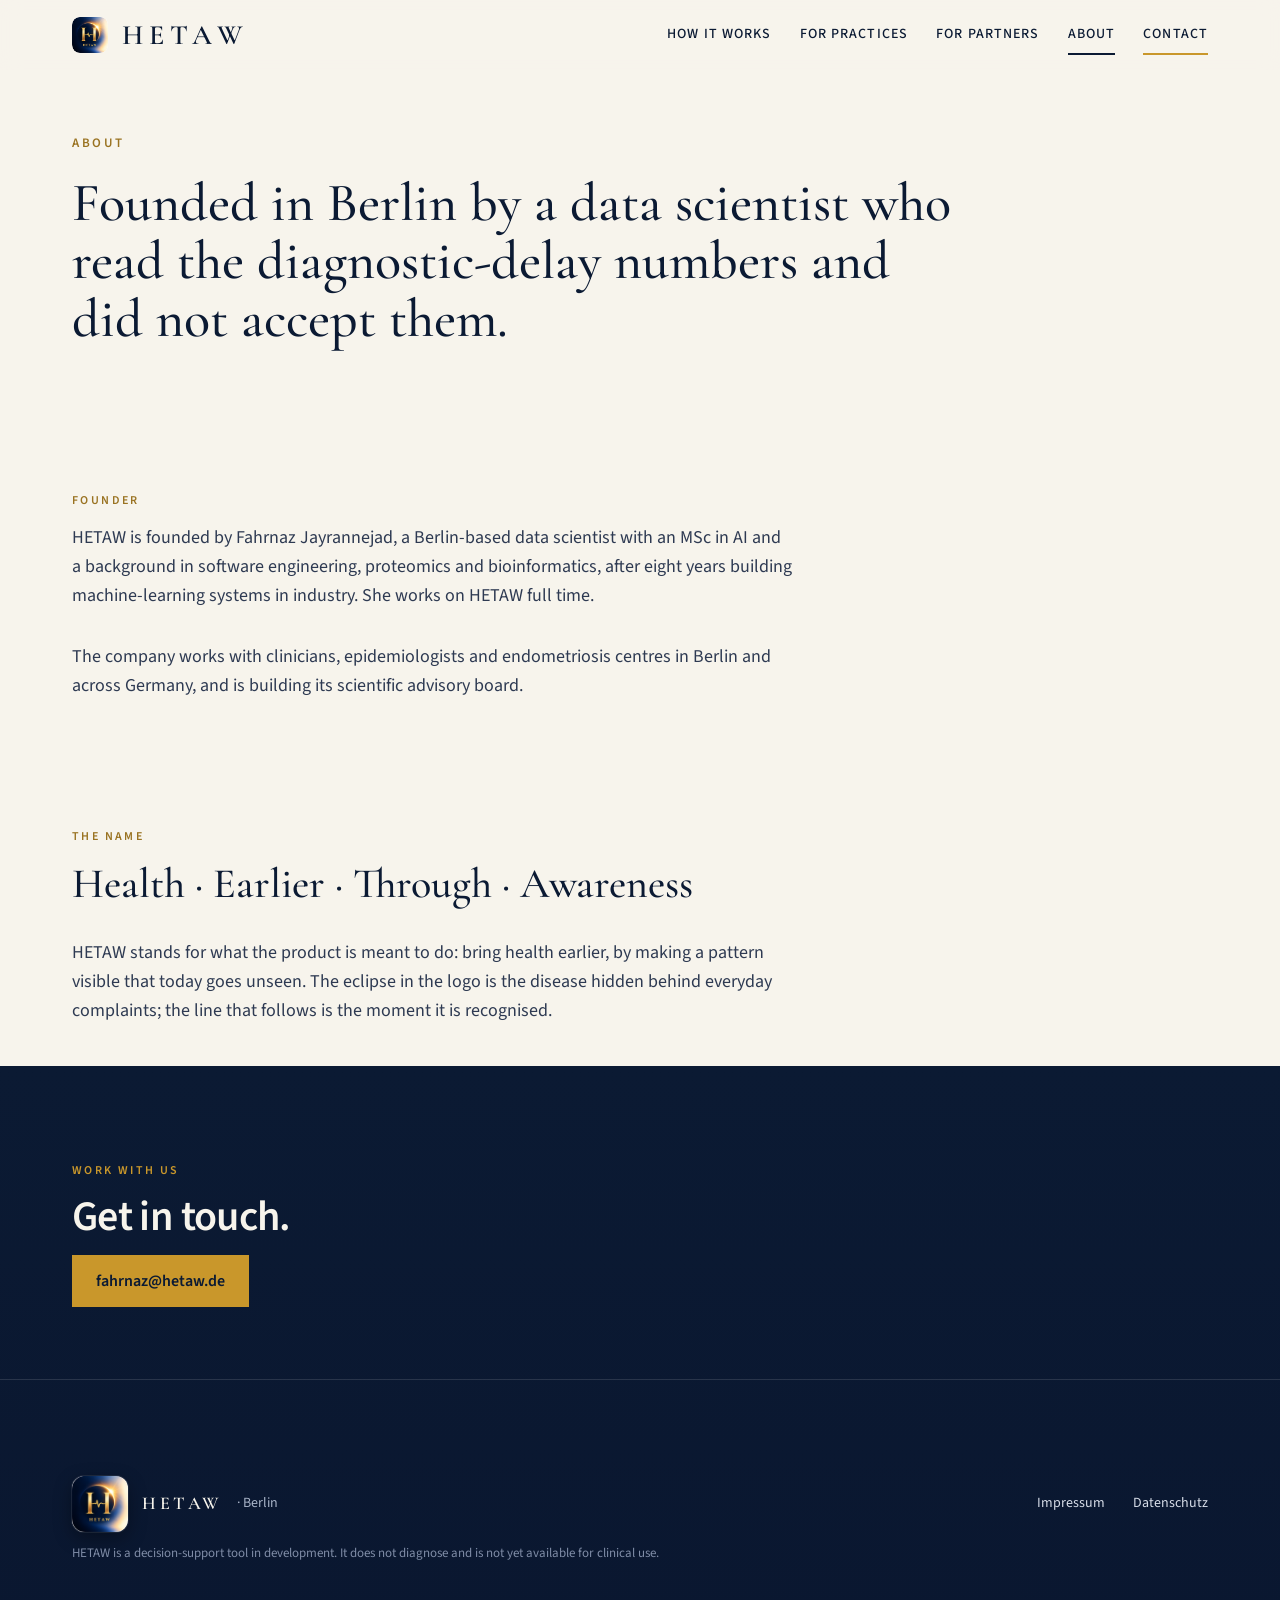
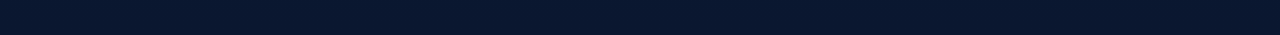
==== about.html @ b66409b3 "Footer: HETAW icon (56px) before the wordmark Co-Authored-By: Claude Fable 5.1 <noreply@anthropic.co" ====
<!doctype html>
<html lang="en">
<head>
<meta charset="utf-8">
<meta name="viewport" content="width=device-width, initial-scale=1">
<title>About HETAW</title>
<meta name="description" content="HETAW is a pre-incorporation digital-health venture in Berlin, founded by data scientist Fahrnaz Jayrannejad.">
<link rel="canonical" href="https://hetaw.de/about.html">
<meta property="og:title" content="About HETAW">
<meta property="og:description" content="HETAW is a pre-incorporation digital-health venture in Berlin, founded by data scientist Fahrnaz Jayrannejad.">
<meta property="og:image" content="https://hetaw.de/assets/hetaw-wordmark.jpg?v=2">
<meta property="og:url" content="https://hetaw.de/about.html">
<meta name="theme-color" content="#0B1A33">
<link rel="icon" type="image/png" href="assets/favicon.png?v=2">
<link rel="apple-touch-icon" href="assets/apple-touch-icon.png">
<link rel="stylesheet" href="assets/style.css?v=20261108c">
</head>
<body>
<header class="masthead">
  <div class="wrap">
    <a class="brand" href="index.html" aria-label="HETAW home">
      <img src="assets/hetaw-icon.png?v=2" alt="" width="36" height="36">
      <span>HETAW</span>
    </a>
    <nav class="nav" aria-label="Main">
      <a href="how-it-works.html">How it works</a>
      <a href="for-practices.html">For practices</a>
      <a href="for-partners.html">For partners</a>
      <a href="about.html" aria-current="page">About</a>
      <a class="cta" href="#contact">Contact</a>
    </nav>
  </div>
</header>

<main id="top">

<section class="page-hero">
  <div class="wrap">
    <p class="kicker">About</p>
    <h1>Founded in Berlin by a data scientist who read the diagnostic-delay numbers and did not accept them.</h1>
  </div>
</section>

<section class="chapter" id="founder">
  <div class="wrap">
    <p class="chapter-label">Founder</p>
    <div class="chapter-body">
      <p class="text">HETAW is founded by Fahrnaz Jayrannejad, a Berlin-based data scientist with an MSc in AI and a background in software engineering, proteomics and bioinformatics, after eight years building machine-learning systems in industry. She works on HETAW full time.</p>
      <p class="text">The company works with clinicians, epidemiologists and endometriosis centres in Berlin and across Germany, and is building its scientific advisory board.</p>
    </div>
  </div>
</section>

<section class="chapter" id="name">
  <div class="wrap">
    <p class="chapter-label">The name</p>
    <div class="chapter-body">
      <h2>Health · Earlier · Through · Awareness</h2>
      <p class="text">HETAW stands for what the product is meant to do: bring health earlier, by making a pattern visible that today goes unseen. The eclipse in the logo is the disease hidden behind everyday complaints; the line that follows is the moment it is recognised.</p>
    </div>
  </div>
</section>

<section class="flow-contact" id="contact">
  <div class="wrap">
    <div class="contact-grid">
      <div>
        <p class="overline light">Work with us</p>
        <h2>Get in touch.</h2>
        <a class="mail" href="mailto:fahrnaz@hetaw.de">fahrnaz@hetaw.de</a>
      </div>
    </div>
  </div>
  <footer class="footer">
    <div class="wrap">
      <span class="brand-small"><img src="assets/hetaw-icon.png" alt="" width="56" height="56"><b>HETAW</b><span>· Berlin</span></span>
      <nav aria-label="Legal"><a href="impressum.html">Impressum</a><a href="datenschutz.html">Datenschutz</a></nav>
      <p class="disclaimer">HETAW is a decision-support tool in development. It does not diagnose and is not yet available for clinical use.</p>
    </div>
  </footer>
</section>

</main>
<script src="assets/motion.js?v=20261108c" defer></script>
</body>
</html>
---- assets/style.css ----
/* HETAW — hetaw.de — Editorial direction */
@font-face{font-family:"Cormorant Garamond";font-style:normal;font-weight:500;font-display:swap;src:url(fonts/cormorant-garamond-latin-500-normal.woff2) format("woff2")}
@font-face{font-family:"Cormorant Garamond";font-style:normal;font-weight:600;font-display:swap;src:url(fonts/cormorant-garamond-latin-600-normal.woff2) format("woff2")}
@font-face{font-family:"Cormorant Garamond";font-style:italic;font-weight:500;font-display:swap;src:url(fonts/cormorant-garamond-latin-500-italic.woff2) format("woff2")}
@font-face{font-family:"Source Sans 3";font-style:normal;font-weight:400;font-display:swap;src:url(fonts/source-sans-3-latin-400-normal.woff2) format("woff2")}
@font-face{font-family:"Source Sans 3";font-style:normal;font-weight:500;font-display:swap;src:url(fonts/source-sans-3-latin-500-normal.woff2) format("woff2")}
@font-face{font-family:"Source Sans 3";font-style:normal;font-weight:600;font-display:swap;src:url(fonts/source-sans-3-latin-600-normal.woff2) format("woff2")}

:root{
  --paper:#F7F4EC; --ink:#0B1A33; --ink-2:#2E3A52; --muted:#5B6479; --gold:#C9972B; --gold-dark:#9A7322;
  --rule:#0B1A33; --rule-dark:#3A4A68; --on-dark:#F7F4EC; --on-dark-2:#D8DEE9; --on-dark-muted:#A9B4C8;
  --serif:"Cormorant Garamond",Georgia,"Times New Roman",serif; --sans:"Source Sans 3",system-ui,-apple-system,"Segoe UI",sans-serif;
}
*{box-sizing:border-box}
html{scroll-behavior:smooth}
body{margin:0;background:var(--paper);color:var(--ink);font-family:var(--sans);font-size:16px;line-height:1.5;-webkit-font-smoothing:antialiased}
a{color:inherit;text-decoration:none}
a:hover{color:var(--gold-dark)}
img{max-width:100%;display:block}
h1,h2,h3,p{margin:0}
.serif{font-family:var(--serif)}

.wrap{max-width:1200px;margin:0 auto;padding-left:32px;padding-right:32px}

/* masthead */
.masthead{background:rgba(247,244,236,.92);position:sticky;top:0;z-index:50;backdrop-filter:saturate(1.2) blur(10px);-webkit-backdrop-filter:saturate(1.2) blur(10px);transition:box-shadow .3s ease}
.masthead.scrolled{box-shadow:0 1px 0 rgba(11,31,59,.08),0 6px 20px rgba(11,31,59,.06)}
html{scroll-padding-top:88px}
[id]{scroll-margin-top:88px}
.masthead .wrap{display:flex;flex-wrap:wrap;align-items:center;justify-content:space-between;gap:16px 32px;padding-top:14px;padding-bottom:14px}
.brand{display:flex;align-items:center;gap:14px}
.brand img{width:36px;height:36px;border-radius:8px}
.brand span{font-family:var(--serif);font-size:28px;font-weight:600;letter-spacing:.22em}
.nav{display:flex;flex-wrap:wrap;gap:8px 28px;font-size:14px;font-weight:500;letter-spacing:.08em;text-transform:uppercase}
.nav a{padding:8px 0}
.nav a.cta{border-bottom:2px solid var(--gold)}

/* hero */
.hero .wrap{padding-top:72px;padding-bottom:64px;display:grid;grid-template-columns:repeat(12,minmax(0,1fr));gap:32px;align-items:end}
.hero-main{grid-column:span 8;display:flex;flex-direction:column;gap:28px}
.hero-side{grid-column:span 4;display:flex;flex-direction:column;gap:18px;border-left:1px solid var(--rule);padding-left:28px}
.kicker{font-size:13px;letter-spacing:.2em;text-transform:uppercase;color:var(--gold-dark);font-weight:600}
.hero h1{font-family:var(--serif);font-weight:500;font-size:clamp(40px,5.4vw,66px);line-height:1.04;letter-spacing:-.01em}
.lede{font-size:21px;line-height:1.5;max-width:640px;color:var(--ink-2)}
.hero-side .quote{font-family:var(--serif);font-style:italic;font-size:24px;line-height:1.3}
.btn{display:inline-flex;align-items:center;justify-content:space-between;min-height:52px;padding:0 20px;font-weight:600;font-size:15px;letter-spacing:.06em;text-transform:uppercase;border:1px solid var(--ink)}
.btn-solid{background:var(--ink);color:var(--paper)}
.btn-solid:hover{background:var(--gold-dark);border-color:var(--gold-dark);color:var(--ink)}
.btn-ghost:hover{color:var(--gold-dark);border-color:var(--gold-dark)}
.status{font-size:13px;color:var(--muted)}
.hero .wrap.hero-banner{display:block;padding-top:0;padding-bottom:72px}
.hero-banner img{display:block;width:100%;max-width:none;height:300px;object-fit:cover;object-position:center 45%}

/* subpage hero */
.page-hero .wrap{padding-top:64px;padding-bottom:56px;display:flex;flex-direction:column;gap:20px;max-width:1200px}
.page-hero h1{font-family:var(--serif);font-weight:500;font-size:clamp(34px,4.4vw,54px);line-height:1.08;max-width:900px}
.page-hero .lede{font-size:19px}
.nav a[aria-current="page"]{border-bottom:2px solid var(--ink)}
.audience-links a{display:flex;flex-direction:column;gap:8px}
.audience-links a:hover h3{color:var(--gold-dark)}
.audience-links .more{font-size:13px;letter-spacing:.08em;text-transform:uppercase;font-weight:600;color:var(--gold-dark);margin-top:4px}
.subhead{font-family:var(--serif);font-size:26px;font-weight:600;margin-top:8px}
.principles{display:grid;grid-template-columns:repeat(3,minmax(0,1fr));gap:28px}
.principles div{background:#FFFFFF;padding:22px 24px;border-radius:4px}
.principles strong{display:block;font-size:16px;margin-bottom:6px}
.principles p{font-size:15px;line-height:1.6;color:var(--ink-2)}

/* home teasers */
.readmore{display:inline-block;font-size:13px;letter-spacing:.08em;text-transform:uppercase;font-weight:600;color:var(--gold-dark);border-bottom:2px solid var(--gold);padding-bottom:3px;align-self:flex-start}
.readmore:hover{color:var(--ink);border-color:var(--ink)}
.readmore.light{color:var(--gold)}
.readmore.light:hover{color:var(--on-dark);border-color:var(--on-dark)}
.method-row{display:grid;grid-template-columns:repeat(3,minmax(0,1fr));gap:32px}
.method-row div{border-top:1px solid var(--rule);padding-top:16px;display:flex;flex-direction:column;gap:8px}
.method-row .roman{font-family:var(--serif);font-size:34px;line-height:1;color:var(--gold-dark)}
.method-row h3{font-size:18px;font-weight:600}
.method-row p{font-size:15px;line-height:1.6;color:var(--ink-2)}
.tags .readmore{margin-left:auto}
.roadmap-row3{display:grid;grid-template-columns:repeat(3,minmax(0,1fr));gap:32px}
.roadmap-row3 div{border-top:1px solid var(--rule-dark);padding-top:16px;display:flex;flex-direction:column;gap:6px}
.roadmap-row3 .when{font-size:13px;letter-spacing:.14em;text-transform:uppercase;font-weight:600;color:var(--on-dark-muted)}
.roadmap-row3 .when.gold{color:var(--gold)}
.roadmap-row3 strong{font-size:18px;font-weight:600}
.roadmap-row3 p{font-size:15px;line-height:1.55;color:var(--on-dark-muted)}

/* chapters */
.chapter{border-top:0}
.chapter .wrap{padding-top:88px;padding-bottom:40px;display:flex;flex-direction:column;gap:14px}
.chapter-label{font-size:12px;letter-spacing:.2em;text-transform:uppercase;font-weight:600;color:var(--gold-dark)}
.chapter-body{display:flex;flex-direction:column;gap:32px;max-width:980px}
.chapter h2{font-family:var(--serif);font-weight:500;font-size:clamp(30px,3.6vw,42px);line-height:1.12}
.chapter .text{font-size:18px;line-height:1.6;color:var(--ink-2);max-width:720px}

.figures{display:grid;grid-template-columns:repeat(3,minmax(0,1fr));gap:32px}
.figure{padding-top:0;display:flex;flex-direction:column;gap:6px}
.figure .num{font-family:var(--serif);font-size:64px;line-height:1;font-weight:500}
.figure .num small{font-size:28px}
.figure .label{font-size:15px;font-weight:600}
.figure .note{font-size:14px;color:var(--muted)}

.steps{display:flex;flex-direction:column}
.step{display:grid;grid-template-columns:80px minmax(0,1fr);gap:24px;padding:22px 0}
.step .roman{font-family:var(--serif);font-size:40px;line-height:1;color:var(--gold-dark)}
.step h3{font-size:22px;font-weight:600;margin-bottom:8px}
.step p{font-size:16px;line-height:1.6;color:var(--ink-2)}
.tags{display:flex;flex-wrap:wrap;gap:10px 36px;font-size:14px;color:var(--ink-2)}

.audience{display:grid;grid-template-columns:repeat(2,minmax(0,1fr));gap:32px 48px}
.audience div{background:#FFFFFF;padding:26px 26px 24px;border-radius:4px}
.audience h3{font-family:var(--serif);font-size:28px;font-weight:600;margin-bottom:8px}
.audience p{font-size:15px;line-height:1.6;color:var(--ink-2)}

.dark{background:var(--ink);color:var(--on-dark);border-top:0;margin-top:48px}
.dark .chapter-label{color:var(--gold)}
.dark .wrap{padding-bottom:88px}
.dark .chapter-label{color:var(--gold)}
.dark .text{color:var(--on-dark-2)}
.roadmap{display:flex;flex-direction:column}
.roadmap-row{display:grid;grid-template-columns:120px minmax(0,1fr);gap:24px;padding:22px 0;border-top:1px solid var(--rule-dark)}
.roadmap-row:last-child{border-bottom:1px solid var(--rule-dark)}
.roadmap-row .when{font-size:13px;letter-spacing:.14em;text-transform:uppercase;font-weight:600;padding-top:4px;color:var(--on-dark-muted)}
.roadmap-row.now .when{color:var(--gold)}
.roadmap-row .what{font-size:19px;font-weight:600}
.roadmap-row .how{font-size:15px;color:var(--on-dark-muted)}

.partners{display:grid;grid-template-columns:repeat(3,minmax(0,1fr));gap:32px}
.partners div{border-top:1px solid var(--rule-dark);padding-top:16px}
.partners h3{font-size:19px;font-weight:600;margin-bottom:8px}
.partners p{font-size:15px;line-height:1.6;color:var(--on-dark-muted)}
.mail{align-self:flex-start;display:inline-flex;align-items:center;min-height:52px;padding:0 24px;background:var(--gold);color:var(--ink);font-weight:600;font-size:16px}
.mail:hover{background:var(--paper);color:var(--ink)}

/* footer */
.footer{border-top:1px solid var(--rule-dark)}
.footer .wrap{padding-top:24px;padding-bottom:24px;display:flex;flex-wrap:wrap;justify-content:space-between;align-items:center;gap:12px 32px;font-size:14px;color:var(--on-dark-muted)}
.footer .brand-small{display:flex;align-items:center;gap:14px}
.footer .brand-small img{width:56px;height:56px;border-radius:12px;box-shadow:0 0 0 1px rgba(255,255,255,.08),0 6px 18px rgba(0,0,0,.35)}
.footer .brand-small b{font-family:var(--serif);font-size:18px;font-weight:600;letter-spacing:.2em;color:var(--on-dark)}
.footer nav{display:flex;flex-wrap:wrap;gap:8px 28px}
.footer nav a{color:var(--on-dark-2);padding:8px 0}
.footer .disclaimer{flex:1 1 100%;font-size:13px;line-height:1.5;color:#7F8CA6}

/* legal pages */
.legal .wrap{max-width:820px;padding-top:64px;padding-bottom:96px}
.legal h1{font-family:var(--serif);font-weight:500;font-size:clamp(36px,5vw,56px);line-height:1.05;margin-bottom:12px}
.legal .sub{font-size:14px;color:var(--muted);margin-bottom:40px}
.legal h2{font-family:var(--serif);font-weight:600;font-size:26px;margin:36px 0 10px}
.legal p,.legal li{font-size:16px;line-height:1.65;color:var(--ink-2);margin-bottom:10px}
.legal address{font-style:normal;line-height:1.65;color:var(--ink-2)}
.legal .placeholder{background:#FBE9C2;padding:0 4px}
.legal a{text-decoration:underline;text-underline-offset:3px}
.legal .back{display:inline-block;margin-top:48px;font-size:14px;letter-spacing:.08em;text-transform:uppercase;font-weight:500;border-bottom:2px solid var(--gold);padding-bottom:4px;text-decoration:none}

/* problem: text + body map */
.problem-split{display:grid;grid-template-columns:minmax(0,1fr) minmax(0,1.25fr);gap:40px;align-items:center}
.problem-text{display:flex;flex-direction:column;gap:18px}
.bodymap{margin:0;display:flex;flex-direction:column;gap:10px;align-items:center}
.bodymap img{width:100%;max-width:560px;height:auto;background:#FFFFFF;border:1px solid #E3DED2}
.bodymap figcaption{font-size:12.5px;line-height:1.5;color:var(--muted);text-align:center;max-width:560px}
.bodymap figcaption a{text-decoration:underline;text-underline-offset:2px}

/* journey figure */
.fig{display:flex;flex-direction:column;gap:0;border:1px solid #D8D2C4;background:#FFFFFF}
.fig-today{background:#EEEBE3;padding:24px 28px 20px;border-bottom:3px solid var(--gold)}
.fig-hetaw{padding:24px 28px 20px}
.fig-head{display:flex;justify-content:space-between;align-items:flex-start;gap:16px;margin-bottom:18px}
.fig-head>div{display:flex;flex-direction:column;gap:4px}
.fig-kicker{font-size:12px;letter-spacing:.18em;text-transform:uppercase;font-weight:600;color:var(--muted)}
.fig-kicker.gold{color:var(--gold-dark)}
.fig-title{font-size:17px;font-weight:600;color:var(--ink)}
.fig-badge{flex:0 0 auto;background:var(--ink);color:#FFFFFF;padding:8px 12px;font-family:var(--serif);font-size:20px;font-weight:600;line-height:1;display:flex;flex-direction:column;gap:4px;align-items:center}
.fig-badge small{font-family:var(--sans);font-size:10px;letter-spacing:.1em;text-transform:uppercase;font-weight:500;color:#C9D0DD}
.scatter{list-style:none;margin:0;padding:0;display:grid;grid-template-columns:repeat(5,minmax(0,1fr));gap:28px;position:relative}
.scatter li{position:relative;background:#FFFFFF;border:1px dashed #9AA3B5;padding:12px 10px;text-align:center;display:flex;flex-direction:column;gap:3px}
.scatter li strong{font-size:14px;font-weight:600;color:var(--ink)}
.scatter li span{font-size:12px;color:var(--muted)}
.scatter li+li::before{content:"";position:absolute;left:-28px;top:50%;width:28px;border-top:1px dashed #9AA3B5}
.scatter li+li::after{content:"";position:absolute;left:-7px;top:50%;width:6px;height:6px;border-top:1px dashed #9AA3B5;border-right:1px dashed #9AA3B5;transform:translateY(-50%) rotate(45deg)}
.scatter-loop{margin:14px 0 0;font-size:13px;color:var(--muted);font-style:italic}
.flow{list-style:none;margin:0;padding:0;display:grid;grid-template-columns:repeat(5,minmax(0,1fr));gap:16px;position:relative}
.flow::before{content:"";position:absolute;left:10%;right:10%;top:16px;border-top:1.5px solid var(--gold)}
.flow li{position:relative;display:flex;flex-direction:column;gap:6px;align-items:center;text-align:center}
.flow-n{position:relative;z-index:1;width:32px;height:32px;border-radius:50%;background:var(--ink);color:#FFFFFF;font-family:var(--sans);font-weight:600;font-size:15px;display:flex;align-items:center;justify-content:center;margin-bottom:10px}
.flow-key .flow-n{background:var(--gold);color:var(--ink)}
.flow li strong{font-size:14px;font-weight:600;color:var(--ink)}
.flow li span{font-size:12.5px;line-height:1.45;color:var(--ink-2)}
.flow li em{font-style:normal;font-size:11px;letter-spacing:.06em;color:var(--muted);margin-top:4px}
.flow li>strong,.flow li>span,.flow li>em{padding:0 4px}
.flow li:not(.flow-key){border:1px solid #E3DED2;padding:0 0 14px;background:#FFFFFF}
.flow li:not(.flow-key) .flow-n{margin-top:0;transform:translateY(-50%)}
.flow-key{border:1px solid var(--gold);background:#FBF6E8;padding:0 0 14px}
.flow-key .flow-n{transform:translateY(-50%)}
.fig-foot{margin:18px 0 0;font-size:12px;color:var(--muted);text-align:center}
.journey-note{font-size:13px;line-height:1.5;color:var(--muted);max-width:720px}

/* responsive */
@media (max-width:960px){
  .hero-main,.hero-side{grid-column:span 12}
  .hero-side{border-left:0;padding-left:0;border-top:1px solid var(--rule);padding-top:24px}
  .chapter-label,.chapter-body{grid-column:span 12}
  .figures,.partners,.problem-split,.principles,.method-row,.roadmap-row3{grid-template-columns:1fr}
  .tags .readmore{margin-left:0}
  .scatter,.flow{grid-template-columns:1fr;gap:18px}
  .scatter li+li::before,.scatter li+li::after,.flow::before{display:none}
  .flow li{text-align:left;align-items:flex-start;padding-left:14px}
  .flow li:not(.flow-key),.flow-key{padding:14px 14px 14px 14px}
  .flow li:not(.flow-key) .flow-n,.flow-key .flow-n{transform:none;margin-bottom:4px}
  .audience{grid-template-columns:1fr}
}
@media (max-width:600px){
  .wrap{padding-left:16px;padding-right:16px}
  .hero .wrap{padding-top:48px;padding-bottom:40px}
  .chapter .wrap{padding-top:48px;padding-bottom:48px}
  .hero-banner img{height:180px}
  .step{grid-template-columns:48px minmax(0,1fr);gap:16px}
  .step .roman{font-size:30px}
  .roadmap-row{grid-template-columns:1fr;gap:6px}
  .figure .num{font-size:52px}
  .nav{gap:6px 18px;font-size:13px}
}

/* two dark chapters in a row */
.chapter.dark + .chapter.dark{margin-top:0}


/* ===== home: continuous composition ===== */
.overline{font-size:12px;letter-spacing:.2em;text-transform:uppercase;font-weight:600;color:var(--gold-dark);margin-bottom:14px}
.overline.light,.kicker.light{color:var(--gold)}
.status.light{color:var(--on-dark-muted)}
.inline-link{color:var(--gold-dark);font-weight:600;white-space:nowrap}

.hero-brand{background:#0B1A33 url(hero-glow.jpg) no-repeat right top;background-size:auto 100%;color:var(--on-dark);position:relative;overflow:hidden}
.hero-brand::before{content:"";position:absolute;inset:0;background:linear-gradient(90deg,#0B1A33 0%,#0B1A33 30%,rgba(11,26,51,.7) 48%,rgba(11,26,51,0) 68%)}
.hero-brand .wrap{position:relative;padding-top:120px;padding-bottom:150px;display:block}
.hero-copy{max-width:560px;display:flex;flex-direction:column;gap:24px}
.hero-brand h1{font-family:var(--serif);font-weight:500;font-size:clamp(42px,5.6vw,72px);line-height:1.02;letter-spacing:-.01em;color:#FFFFFF}
.hero-brand .lede{color:var(--on-dark-2);font-size:19px;max-width:560px}
.hero-actions{display:flex;flex-wrap:wrap;gap:12px;margin-top:4px}
.btn-gold{background:var(--gold);color:var(--ink);border-color:var(--gold);justify-content:center}
.btn-gold:hover{background:#FFFFFF;border-color:#FFFFFF;color:var(--ink)}
.btn-outline-light{border-color:rgba(255,255,255,.5);color:#FFFFFF;justify-content:center}
.btn-outline-light:hover{border-color:#FFFFFF;color:#FFFFFF}

.flow-problem .wrap{padding-top:0;padding-bottom:72px}
.problem-grid{display:grid;grid-template-columns:minmax(0,1fr) minmax(0,1fr);gap:56px;align-items:start}
.problem-copy{padding-top:96px;display:flex;flex-direction:column;gap:18px}
.flow-problem h2,.flow-journey h2,.flow-method h2,.flow-validation h2,.flow-who h2,.flow-contact h2{font-family:var(--serif);font-weight:500;font-size:clamp(30px,3.6vw,42px);line-height:1.12;margin:0 0 6px}
.flow-problem .bodymap{margin-top:-80px;position:relative;z-index:1}
.flow-problem .bodymap img{border:0;box-shadow:0 24px 60px rgba(11,26,51,.18);border-radius:4px;max-width:none}
.flow-problem .bodymap figcaption{text-align:left;max-width:none}
.stats-inline{display:flex;flex-wrap:wrap;gap:16px 40px;margin:10px 0 6px}
.stats-inline div{display:flex;flex-direction:column}
.stats-inline dt{font-family:var(--serif);font-size:40px;line-height:1;font-weight:500}
.stats-inline dd{margin:4px 0 0;font-size:13px;color:var(--muted)}

.flow-journey{background:#EFEBE1}
.flow-journey .wrap{padding-top:88px;padding-bottom:96px;display:flex;flex-direction:column;gap:28px}
.journey-intro{max-width:760px;display:flex;flex-direction:column;gap:8px}
.flow-journey .fig{border:0;box-shadow:0 18px 50px rgba(11,26,51,.10);border-radius:6px;overflow:hidden}
.flow-journey .journey-note{margin-top:4px}

.flow-method .wrap{padding-top:104px;padding-bottom:104px}
.method-grid{display:grid;grid-template-columns:minmax(0,5fr) minmax(0,7fr);gap:64px;align-items:start}
.method-copy{display:flex;flex-direction:column;gap:16px;position:sticky;top:32px}
.method-steps{list-style:none;margin:0;padding:0;display:flex;flex-direction:column;gap:14px}
.method-steps li{display:grid;grid-template-columns:52px minmax(0,1fr);gap:20px;align-items:start;background:#FFFFFF;padding:26px 28px;border-radius:4px}
.method-steps .n{width:40px;height:40px;border-radius:50%;background:var(--ink);color:var(--gold);font-weight:600;display:flex;align-items:center;justify-content:center;font-size:16px}
.method-steps h3{font-size:18px;font-weight:600;margin-bottom:6px}
.method-steps p{font-size:15px;line-height:1.6;color:var(--ink-2)}

.flow-validation{background:var(--ink);color:var(--on-dark)}
.flow-validation .wrap{padding-top:104px;padding-bottom:104px}
.validation-grid{display:grid;grid-template-columns:minmax(0,5fr) minmax(0,7fr);gap:64px;align-items:start}
.validation-grid .text{color:var(--on-dark-2);margin-bottom:20px}
.timeline{list-style:none;margin:0;padding:0 0 0 28px;position:relative;display:flex;flex-direction:column;gap:30px}
.timeline::before{content:"";position:absolute;left:5px;top:8px;bottom:8px;width:1px;background:rgba(201,151,43,.5)}
.timeline li{position:relative;display:flex;flex-direction:column;gap:4px}
.timeline li::before{content:"";position:absolute;left:-28px;top:6px;width:11px;height:11px;border-radius:50%;background:var(--ink);border:1.5px solid var(--gold)}
.timeline li.now::before{background:var(--gold)}
.timeline .when{font-size:12px;letter-spacing:.16em;text-transform:uppercase;font-weight:600;color:var(--on-dark-muted)}
.timeline li.now .when{color:var(--gold)}
.timeline strong{font-size:19px;font-weight:600}
.timeline p{font-size:15px;line-height:1.55;color:var(--on-dark-muted)}

.flow-who .wrap{padding-top:104px;padding-bottom:40px}
.tiles{display:grid;grid-template-columns:repeat(2,minmax(0,1fr));gap:18px;margin-top:28px}
.tiles a{background:#FFFFFF;padding:30px 30px 26px;border-radius:4px;display:flex;flex-direction:column;gap:8px;transition:transform .15s ease,box-shadow .15s ease}
.tiles a:hover{transform:translateY(-2px);box-shadow:0 14px 36px rgba(11,26,51,.10);color:inherit}
.tiles h3{font-family:var(--serif);font-size:26px;font-weight:600}
.tiles p{font-size:15px;line-height:1.6;color:var(--ink-2)}
.tiles .more{font-size:13px;letter-spacing:.08em;text-transform:uppercase;font-weight:600;color:var(--gold-dark);margin-top:6px}

.flow-about .wrap{padding-top:88px;padding-bottom:104px;display:grid;grid-template-columns:minmax(0,7fr) minmax(0,5fr);gap:56px;align-items:center}
.about-quote{margin:0;font-family:var(--serif);font-size:clamp(26px,3vw,36px);line-height:1.2;font-weight:500;border-left:3px solid var(--gold);padding-left:28px}
.about-quote p{margin:0}
.about-text{font-size:16px}

.flow-contact{background:var(--ink);color:var(--on-dark)}
.flow-contact .wrap{padding-top:96px;padding-bottom:72px}
.contact-grid{display:grid;grid-template-columns:minmax(0,5fr) minmax(0,7fr);gap:64px;align-items:start}
.contact-grid .text{color:var(--on-dark-2);margin-bottom:24px}
.partners-side{grid-template-columns:1fr;gap:18px}
.partners-side div{border-top:0;padding:0 0 0 20px;border-left:1px solid rgba(201,151,43,.5)}
.flow-contact .mail{margin-top:8px}
.flow-contact .footer{border-top:1px solid rgba(255,255,255,.12)}

@media (max-width:960px){
  .problem-grid,.method-grid,.validation-grid,.contact-grid,.flow-about .wrap{grid-template-columns:1fr}
  .problem-copy{padding-top:56px}
  .flow-problem .bodymap{margin-top:0}
  .method-copy{position:static}
  .tiles{grid-template-columns:1fr}
  .hero-brand .wrap{padding-top:72px;padding-bottom:96px}
  .hero-brand::before{background:linear-gradient(180deg,rgba(11,26,51,.97) 0%,rgba(11,26,51,.9) 70%,rgba(11,26,51,.6) 100%)}
}

/* ===================================================================
   Landing-page idiom (home): soft gradients, rounded cards, motion
   =================================================================== */
:root{--r:18px;--shadow:0 10px 30px rgba(11,26,51,.08),0 2px 6px rgba(11,26,51,.05);--shadow-lg:0 24px 60px rgba(11,26,51,.14)}
.lp-hero{background:linear-gradient(135deg,#F7F4EC 0%,#FBF3E1 45%,#F1EFF6 100%);position:relative;overflow:hidden}
.lp-hero::after{content:"";position:absolute;right:-180px;top:-180px;width:560px;height:560px;border-radius:50%;background:radial-gradient(circle,rgba(201,151,43,.28) 0%,rgba(201,151,43,0) 70%);pointer-events:none}
.lp-hero-grid{display:grid;grid-template-columns:minmax(0,6fr) minmax(0,6fr);gap:56px;align-items:center;padding-top:88px;padding-bottom:96px;position:relative}
.lp-hero-copy{display:flex;flex-direction:column;gap:22px}
.lp-kicker{font-size:13px;letter-spacing:.14em;text-transform:uppercase;font-weight:600;color:var(--gold-dark)}
.lp-hero h1{font-family:var(--sans);font-weight:600;font-size:clamp(38px,4.6vw,58px);line-height:1.08;letter-spacing:-.02em;color:var(--ink)}
.lp-hero h1 .hl{color:var(--gold-dark)}
.lp-lede{font-size:19px;line-height:1.55;color:var(--ink-2);max-width:540px}
.lp-actions{display:flex;flex-wrap:wrap;gap:12px}
.lp-status{font-size:13px;color:var(--muted)}
.pill{display:inline-flex;align-items:center;justify-content:center;min-height:48px;padding:0 26px;border-radius:999px;font-weight:600;font-size:15px;transition:transform .15s ease,box-shadow .15s ease,background .15s ease}
.pill-solid{background:var(--ink);color:#FFFFFF;box-shadow:0 8px 22px rgba(11,26,51,.22)}
.pill-solid:hover{background:#13284D;color:#FFFFFF;transform:translateY(-1px)}
.pill-ghost{background:#FFFFFF;color:var(--ink);box-shadow:var(--shadow)}
.pill-ghost:hover{color:var(--ink);transform:translateY(-1px)}
.pill-outline{border:1.5px solid var(--ink);color:var(--ink);background:transparent}
.pill-outline:hover{background:var(--ink);color:#FFFFFF}
.lp-hero-visual{margin:0;display:flex;flex-direction:column;gap:10px}
.lp-hero-visual img{width:100%;height:auto;border-radius:var(--r);box-shadow:var(--shadow-lg);background:#FFFFFF}
.lp-hero-visual figcaption{font-size:11.5px;color:var(--muted);text-align:right}
.lp-hero-visual figcaption a{text-decoration:underline;text-underline-offset:2px}

.lp-section .wrap{padding-top:96px;padding-bottom:96px}
.lp-tint{background:linear-gradient(180deg,#F1EEE6 0%,#F7F4EC 100%)}
.lp-head{max-width:760px;margin:0 auto 44px;text-align:center;display:flex;flex-direction:column;gap:14px}
.lp-section h2{font-family:var(--sans);font-weight:600;font-size:clamp(28px,3.2vw,40px);line-height:1.15;letter-spacing:-.015em;color:var(--ink)}
.lp-head p,.lp-p{font-size:17px;line-height:1.6;color:var(--ink-2)}
.lp-source{margin:28px auto 0;max-width:760px;text-align:center;font-size:13px;color:var(--muted)}
.lp-center{display:flex;justify-content:center;margin-top:36px}

.cards{display:grid;gap:22px}
.cards-3{grid-template-columns:repeat(3,minmax(0,1fr))}
.cards-4{grid-template-columns:repeat(4,minmax(0,1fr))}
.card{background:#FFFFFF;border-radius:var(--r);box-shadow:var(--shadow);padding:30px 28px;display:flex;flex-direction:column;gap:10px;transition:transform .2s ease,box-shadow .2s ease}
.card:hover{transform:translateY(-4px);box-shadow:var(--shadow-lg)}
.card h3{font-size:19px;font-weight:600;color:var(--ink)}
.card p{font-size:15px;line-height:1.6;color:var(--ink-2)}
.card-link{color:inherit}
.card-link:hover{color:inherit}
.card .more{font-size:13px;letter-spacing:.06em;text-transform:uppercase;font-weight:600;color:var(--gold-dark);margin-top:auto;padding-top:8px}
.icon{width:46px;height:46px;border-radius:12px;background:#FBF3E1;display:flex;align-items:center;justify-content:center;margin-bottom:6px}
.icon svg{width:24px;height:24px;fill:none;stroke:var(--gold-dark);stroke-width:1.8;stroke-linecap:round;stroke-linejoin:round}

.tl{list-style:none;margin:0 auto;padding:0;max-width:820px;position:relative;display:flex;flex-direction:column;gap:18px}
.tl::before{content:"";position:absolute;left:23px;top:24px;bottom:24px;width:2px;background:linear-gradient(180deg,rgba(201,151,43,.0),rgba(201,151,43,.6) 15%,rgba(201,151,43,.6) 85%,rgba(201,151,43,0))}
.tl li{display:grid;grid-template-columns:48px minmax(0,1fr);gap:22px;align-items:center}
.tl-n{width:48px;height:48px;border-radius:50%;background:var(--ink);color:#FFFFFF;font-weight:700;font-size:16px;display:flex;align-items:center;justify-content:center;box-shadow:0 6px 16px rgba(11,26,51,.22);position:relative;z-index:1}
.tl-n.gold{background:var(--gold);color:var(--ink)}
.tl-card{padding:22px 26px;gap:6px}
.tl-card h3{font-size:18px}
.tl-key{box-shadow:0 0 0 1.5px var(--gold),var(--shadow)}
.tl-compact{max-width:none}
.tl-compact .tl-n{font-size:11px;letter-spacing:.06em;text-transform:uppercase}

.lp-band{background:linear-gradient(90deg,#0B1A33 0%,#163A6B 60%,#1F4C8A 100%);color:#FFFFFF}
.stats{display:grid;grid-template-columns:repeat(4,minmax(0,1fr));gap:18px;padding-top:56px;padding-bottom:56px}
.stats div{background:rgba(255,255,255,.08);border-radius:14px;padding:22px 20px;text-align:center;display:flex;flex-direction:column;gap:6px}
.stats strong{font-size:38px;font-weight:600;letter-spacing:-.02em;color:#FFFFFF}
.stats span{font-size:13px;color:rgba(255,255,255,.75)}

.lp-split{display:grid;grid-template-columns:minmax(0,5fr) minmax(0,7fr);gap:56px;align-items:center}
.lp-split>div:first-child{display:flex;flex-direction:column;gap:18px;align-items:flex-start}
.lp-about{max-width:820px;margin:0 auto;text-align:center;display:flex;flex-direction:column;gap:22px}
.lp-quote{font-family:var(--serif);font-size:clamp(26px,3vw,36px);line-height:1.25;font-weight:500;color:var(--ink)}

/* reveal motion */
.reveal{opacity:0;transform:translateY(18px);transition:opacity .7s cubic-bezier(.2,.7,.2,1),transform .7s cubic-bezier(.2,.7,.2,1)}
.reveal.in{opacity:1;transform:none}
.delay-1{transition-delay:.1s}.delay-2{transition-delay:.2s}.delay-3{transition-delay:.3s}.delay-4{transition-delay:.4s}
@media (prefers-reduced-motion:reduce){.reveal{opacity:1;transform:none;transition:none}.card,.pill{transition:none}}

/* contact / footer on the home page get the softer look too */
.flow-contact{background:linear-gradient(180deg,#0B1A33 0%,#0A1730 100%)}

@media (max-width:960px){
  .lp-hero-grid{grid-template-columns:1fr;padding-top:56px;padding-bottom:64px;gap:36px}
  .cards-3,.cards-4{grid-template-columns:1fr}
  .stats{grid-template-columns:repeat(2,minmax(0,1fr))}
  .lp-split{grid-template-columns:1fr}
  .lp-section .wrap{padding-top:64px;padding-bottom:64px}
}

.flow-contact h2{font-family:var(--sans);font-weight:600;letter-spacing:-.015em}

/* what HETAW is: wordmark + explanation */
.lp-split-wide{grid-template-columns:minmax(0,6fr) minmax(0,6fr);align-items:center}
.lp-brand{margin:0}
.lp-brand img{width:100%;height:auto;border-radius:var(--r);box-shadow:var(--shadow-lg);display:block}
.lp-what{display:flex;flex-direction:column;gap:18px;align-items:flex-start}
.what-steps{list-style:none;margin:6px 0 4px;padding:0;display:flex;flex-direction:column;gap:14px}
.what-steps li{display:grid;grid-template-columns:40px minmax(0,1fr);gap:12px;align-items:start}
.what-steps span{font-family:var(--serif);font-size:26px;line-height:1.1;color:var(--gold-dark);font-weight:600}
.what-steps strong{display:block;font-size:16px;font-weight:600;margin-bottom:3px}
.what-steps p{font-size:14.5px;line-height:1.55;color:var(--ink-2)}
@media (max-width:960px){.lp-split-wide{grid-template-columns:1fr}}

/* ===== puzzle animation: wrong diagnoses assemble into one picture ===== */
.pz-wrap{display:grid;grid-template-columns:minmax(0,5fr) minmax(0,7fr);gap:48px;align-items:center}
.pz-copy{display:flex;flex-direction:column;gap:16px;align-items:flex-start}
.pz-stage{background:#FFFFFF;border-radius:var(--r);box-shadow:var(--shadow);padding:20px;overflow:hidden}
.pz-svg{width:100%;height:auto;display:block;overflow:visible}
.pz-ghost path{fill:#FBF1EF;stroke:#E8C9C4;stroke-width:1.5;stroke-dasharray:4 5}
.pz-seam rect,.pz-seam circle{fill:none;stroke:#7E2A25;stroke-width:2.2;opacity:.9}
.pz{transform-box:view-box;transform-origin:300px 310px;opacity:0;transform:translate(var(--dx),var(--dy)) rotate(var(--rot)) scale(1.06);transition:transform 1.05s cubic-bezier(.2,.75,.2,1),opacity .6s ease}
.pz-p1{transition-delay:.05s}.pz-p2{transition-delay:.3s}.pz-p3{transition-delay:.55s}.pz-p4{transition-delay:.8s}.pz-p5{transition-delay:1.05s}.pz-p6{transition-delay:1.3s}
.pz-label rect{fill:#FFFFFF;opacity:.94}
.pz-label text{fill:#7E2A25;font-family:var(--sans);font-size:12px;font-weight:600}
.pz-final{opacity:0;transform:translateY(8px);transition:opacity .5s ease 2.5s,transform .5s ease 2.5s}
.pz-final rect{fill:var(--ink)}
.pz-final text{fill:#FFFFFF;font-family:var(--sans);font-size:13px;font-weight:600}
.reveal.in .pz{opacity:1;transform:none}
.reveal.in .pz-final{opacity:1;transform:none}
@media (prefers-reduced-motion:reduce){.pz,.pz-final{opacity:1;transform:none;transition:none}}
@media (max-width:960px){.pz-wrap{grid-template-columns:1fr}}

/* image jigsaw variant */
.pzi-ghost{fill:#F3EFE6;stroke:#D8D2C4;stroke-width:1.5;stroke-dasharray:4 5}
.pzi-tint{fill:#0B1A33;opacity:.06}
.pz-seam rect,.pz-seam circle{stroke:#FFFFFF;stroke-width:2.4;opacity:.95}
.pzi-label rect{fill:#0B1A33;opacity:.9}
.pzi-label text{fill:#FFFFFF;font-family:var(--sans);font-size:12.5px;font-weight:600}
.pzi-label text.sub{font-size:10px;font-weight:500;fill:#E0B35A}
.pz{transform-origin:300px 200px}
.pz-final rect{fill:var(--ink)}

/* labelled jigsaw (static picture + staggered labels) */
.jg-svg{width:100%;height:auto;display:block;border-radius:12px}
.jg-chip{opacity:0;transform:translateY(6px);transition:opacity .45s ease,transform .45s ease;transition-delay:calc(.35s + var(--i) * .13s)}
.reveal.in .jg-chip{opacity:1;transform:none}
.jg-chip.common rect{fill:#0B1A33;opacity:.92}
.jg-chip.common text{fill:#FFFFFF;font-family:var(--sans);font-size:11.5px;font-weight:600}
.jg-chip.rare rect{fill:#FFFFFF;stroke:#9AA3B5;stroke-width:1.2;stroke-dasharray:3 2}
.jg-chip.rare text{fill:#5B6479;font-family:var(--sans);font-size:11px;font-weight:600}
.jg-legend{display:flex;flex-wrap:wrap;gap:10px 22px;margin-top:14px;font-size:13px;color:var(--muted);align-items:center}
.jg-legend span{display:inline-flex;align-items:center;gap:8px}
.jg-legend i{width:14px;height:14px;border-radius:4px;display:inline-block}
.jg-legend .k1{background:#0B1A33}.jg-legend .k2{background:#FFFFFF;border:1.2px dashed #9AA3B5}
@media (prefers-reduced-motion:reduce){.jg-chip{opacity:1;transform:none;transition:none}}

/* animated jigsaw: real piece outlines */
.jg-ghost{fill:#F6F2EA;stroke:#DDD6C7;stroke-width:1.2;stroke-dasharray:4 5}
.jg-svg{overflow:visible;border-radius:0}
.jp{transform-box:view-box;transform-origin:50% 50%;opacity:0;transform:translate(var(--dx),var(--dy)) rotate(var(--rot)) scale(1.04);transition:transform .95s cubic-bezier(.2,.75,.2,1),opacity .5s ease;transition-delay:calc(var(--i) * .11s)}
.reveal.in .jp{opacity:1;transform:none}
.jp .jg-chip{opacity:0;transition:opacity .4s ease;transition-delay:calc(1.9s + var(--i) * .06s)}
.reveal.in .jp .jg-chip{opacity:1;transform:none}
@media (prefers-reduced-motion:reduce){.jp,.jp .jg-chip{opacity:1;transform:none;transition:none}}

/* full-bleed wordmark band + explanation below */
.lp-brandband{width:100%;background:#0B1A33;line-height:0}
.lp-brandband img{width:100%;height:clamp(220px,34vw,520px);object-fit:cover;object-position:center 45%;display:block}
.lp-what-wide{display:flex;flex-direction:column;gap:36px;align-items:center}
.lp-what-wide .lp-what{align-items:center;text-align:center;max-width:820px}
.what-steps-row{display:grid;grid-template-columns:repeat(3,minmax(0,1fr));gap:22px;max-width:1100px;width:100%}
.what-steps-row li{grid-template-columns:40px minmax(0,1fr);background:#FFFFFF;border-radius:var(--r);box-shadow:var(--shadow);padding:24px 24px 22px}
.lp-what-wide .lp-center{margin-top:4px}
@media (max-width:960px){.what-steps-row{grid-template-columns:1fr}}

/* today's journey (the pain) above the HETAW timeline */
.today{max-width:1040px;margin:0 auto 40px;background:#EEEAE0;border-radius:var(--r);padding:26px 28px 22px;box-shadow:inset 0 0 0 1px #E2DBCB}
.today-head,.with-head{display:flex;flex-wrap:wrap;align-items:center;gap:10px 16px;margin-bottom:18px}
.with-head{max-width:820px;margin:0 auto 18px}
.today-tag{font-size:12px;letter-spacing:.18em;text-transform:uppercase;font-weight:700;color:var(--muted);background:#FFFFFF;padding:6px 10px;border-radius:999px}
.today-tag.gold{color:var(--gold-dark);background:#FBF3E1}
.with-icon{width:40px;height:40px;border-radius:10px;box-shadow:0 2px 8px rgba(11,31,59,.12);flex:0 0 auto}
.today-title{font-size:16px;font-weight:600;color:var(--ink)}
.today-badge{margin-left:auto;background:var(--ink);color:#FFFFFF;padding:8px 12px;border-radius:10px;font-weight:700;font-size:17px;line-height:1;display:flex;flex-direction:column;align-items:center;gap:3px}
.today-badge small{font-size:9.5px;letter-spacing:.1em;text-transform:uppercase;font-weight:500;color:#C9D0DD}
.today-row{list-style:none;margin:0;padding:0;display:grid;grid-template-columns:repeat(5,minmax(0,1fr));gap:26px;position:relative}
.today-row li{position:relative;background:#FFFFFF;border:1.5px dashed #AEB5C3;border-radius:12px;padding:12px 10px;text-align:center;display:flex;flex-direction:column;gap:3px;opacity:.95}
.today-row li strong{font-size:14px;font-weight:600;color:var(--ink)}
.today-row li span{font-size:12px;color:var(--muted)}
.today-row li+li::before{content:"";position:absolute;left:-26px;top:50%;width:26px;border-top:1.5px dashed #AEB5C3}
.today-row li+li::after{content:"";position:absolute;left:-8px;top:50%;width:6px;height:6px;border-top:1.5px dashed #AEB5C3;border-right:1.5px dashed #AEB5C3;transform:translateY(-50%) rotate(45deg)}
.today-loop{margin:14px 0 0;font-size:13px;color:var(--muted);font-style:italic}
@media (max-width:960px){.today-row{grid-template-columns:1fr;gap:14px}.today-row li+li::before,.today-row li+li::after{display:none}.today-badge{margin-left:0}}
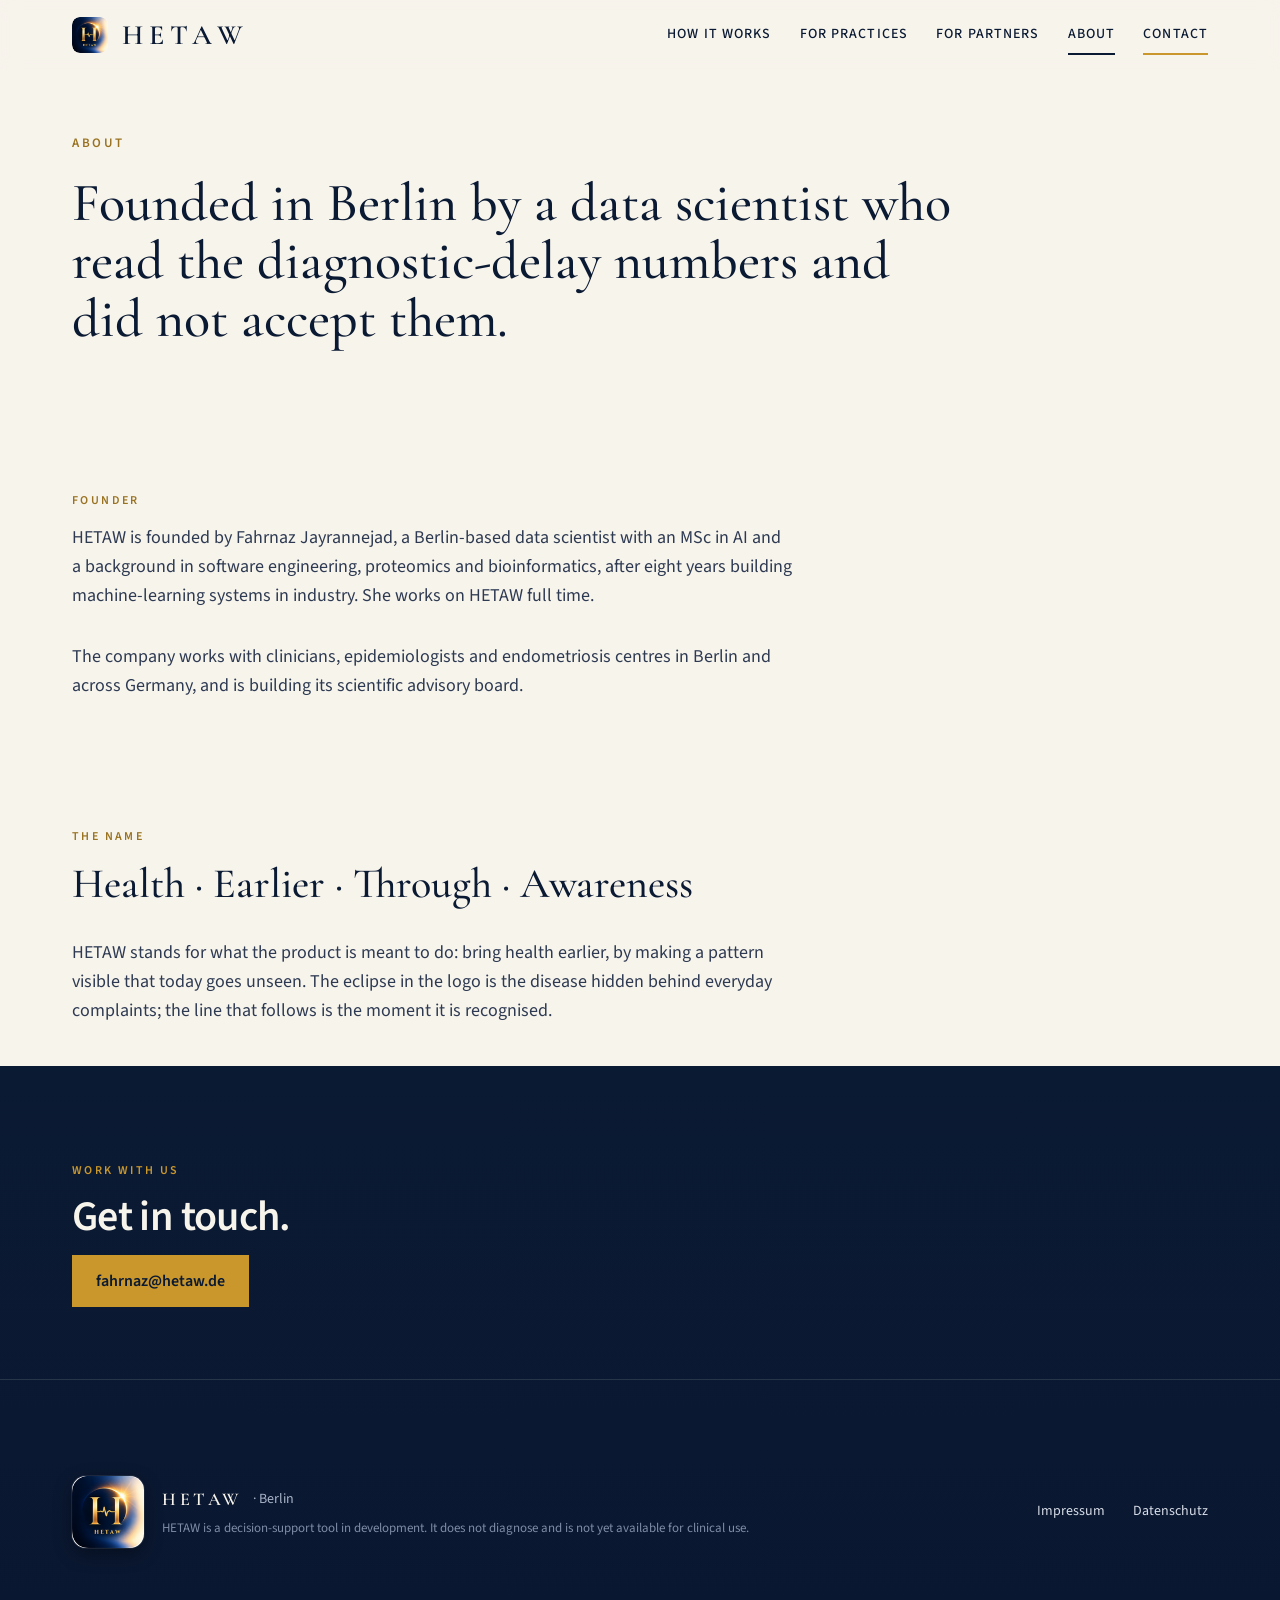
==== commit 0c0928e9: "Footer: icon spans brand line and disclaimer Co-Authored-By: Claude Fable 5.1 <noreply@anthropic.com" ====
--- a/about.html
+++ b/about.html
@@ -13,7 +13,7 @@
 <meta name="theme-color" content="#0B1A33">
 <link rel="icon" type="image/png" href="assets/favicon.png?v=2">
 <link rel="apple-touch-icon" href="assets/apple-touch-icon.png">
-<link rel="stylesheet" href="assets/style.css?v=20261108c">
+<link rel="stylesheet" href="assets/style.css?v=20261108d">
 </head>
 <body>
 <header class="masthead">
@@ -73,14 +73,19 @@
   </div>
   <footer class="footer">
     <div class="wrap">
-      <span class="brand-small"><img src="assets/hetaw-icon.png" alt="" width="56" height="56"><b>HETAW</b><span>· Berlin</span></span>
+      <div class="foot-brand">
+        <img src="assets/hetaw-icon.png" alt="" width="72" height="72">
+        <div>
+          <span class="brand-small"><b>HETAW</b><span>· Berlin</span></span>
+          <p class="disclaimer">HETAW is a decision-support tool in development. It does not diagnose and is not yet available for clinical use.</p>
+        </div>
+      </div>
       <nav aria-label="Legal"><a href="impressum.html">Impressum</a><a href="datenschutz.html">Datenschutz</a></nav>
-      <p class="disclaimer">HETAW is a decision-support tool in development. It does not diagnose and is not yet available for clinical use.</p>
     </div>
   </footer>
 </section>
 
 </main>
-<script src="assets/motion.js?v=20261108c" defer></script>
+<script src="assets/motion.js?v=20261108d" defer></script>
 </body>
 </html>
--- a/assets/style.css
+++ b/assets/style.css
@@ -133,12 +133,14 @@
 /* footer */
 .footer{border-top:1px solid var(--rule-dark)}
 .footer .wrap{padding-top:24px;padding-bottom:24px;display:flex;flex-wrap:wrap;justify-content:space-between;align-items:center;gap:12px 32px;font-size:14px;color:var(--on-dark-muted)}
-.footer .brand-small{display:flex;align-items:center;gap:14px}
-.footer .brand-small img{width:56px;height:56px;border-radius:12px;box-shadow:0 0 0 1px rgba(255,255,255,.08),0 6px 18px rgba(0,0,0,.35)}
+.footer .foot-brand{display:flex;align-items:stretch;gap:18px;flex:1 1 520px;min-width:0}
+.footer .foot-brand img{width:auto;height:72px;align-self:center;border-radius:14px;box-shadow:0 0 0 1px rgba(255,255,255,.08),0 6px 18px rgba(0,0,0,.35);flex:0 0 auto}
+.footer .foot-brand>div{display:flex;flex-direction:column;justify-content:center;gap:6px;min-width:0}
+.footer .brand-small{display:flex;align-items:center;gap:10px}
 .footer .brand-small b{font-family:var(--serif);font-size:18px;font-weight:600;letter-spacing:.2em;color:var(--on-dark)}
 .footer nav{display:flex;flex-wrap:wrap;gap:8px 28px}
 .footer nav a{color:var(--on-dark-2);padding:8px 0}
-.footer .disclaimer{flex:1 1 100%;font-size:13px;line-height:1.5;color:#7F8CA6}
+.footer .disclaimer{margin:0;font-size:13px;line-height:1.5;color:#7F8CA6}
 
 /* legal pages */
 .legal .wrap{max-width:820px;padding-top:64px;padding-bottom:96px}
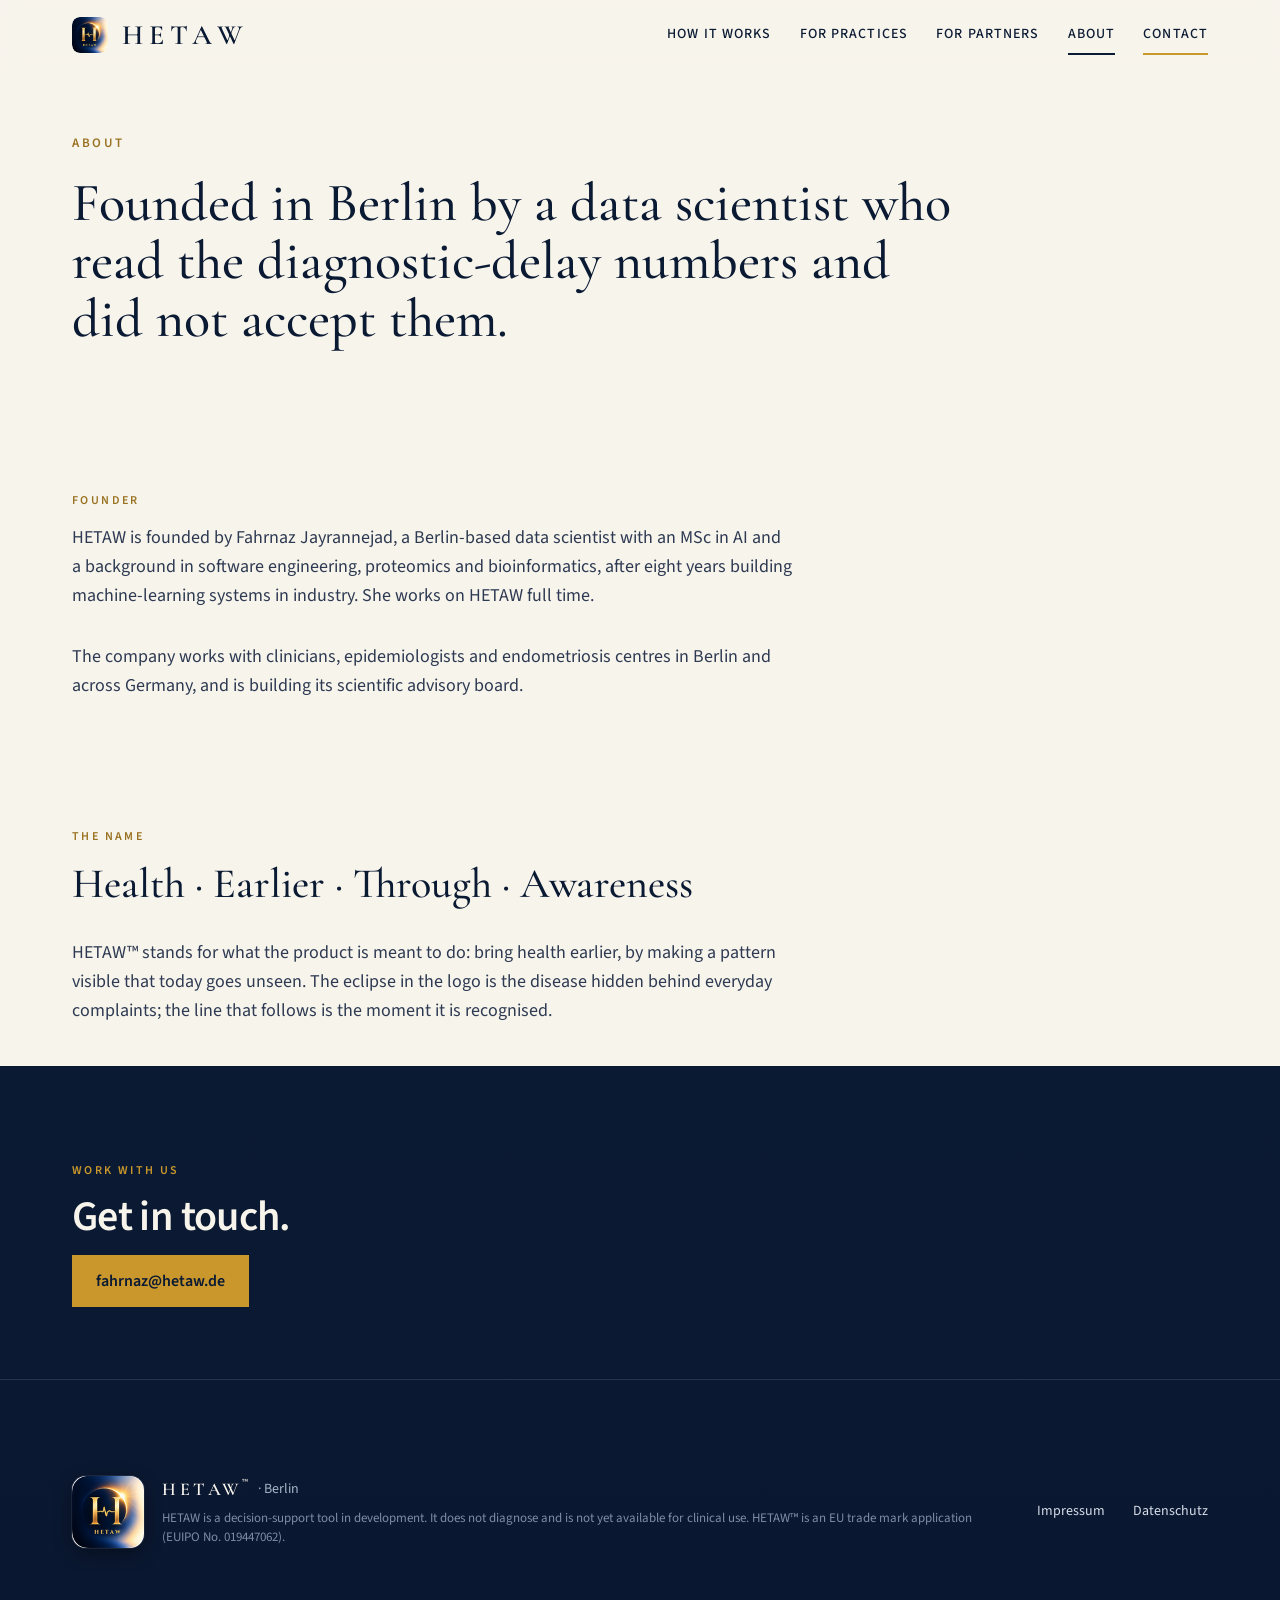
==== commit a600b984: "Add ™ and EUTM application note (No. 019447062) Co-Authored-By: Claude Fable 5.1 <noreply@anthropic." ====
--- a/about.html
+++ b/about.html
@@ -13,7 +13,7 @@
 <meta name="theme-color" content="#0B1A33">
 <link rel="icon" type="image/png" href="assets/favicon.png?v=2">
 <link rel="apple-touch-icon" href="assets/apple-touch-icon.png">
-<link rel="stylesheet" href="assets/style.css?v=20261108d">
+<link rel="stylesheet" href="assets/style.css?v=20261108g">
 </head>
 <body>
 <header class="masthead">
@@ -56,7 +56,7 @@
     <p class="chapter-label">The name</p>
     <div class="chapter-body">
       <h2>Health · Earlier · Through · Awareness</h2>
-      <p class="text">HETAW stands for what the product is meant to do: bring health earlier, by making a pattern visible that today goes unseen. The eclipse in the logo is the disease hidden behind everyday complaints; the line that follows is the moment it is recognised.</p>
+      <p class="text">HETAW™ stands for what the product is meant to do: bring health earlier, by making a pattern visible that today goes unseen. The eclipse in the logo is the disease hidden behind everyday complaints; the line that follows is the moment it is recognised.</p>
     </div>
   </div>
 </section>
@@ -76,8 +76,8 @@
       <div class="foot-brand">
         <img src="assets/hetaw-icon.png" alt="" width="72" height="72">
         <div>
-          <span class="brand-small"><b>HETAW</b><span>· Berlin</span></span>
-          <p class="disclaimer">HETAW is a decision-support tool in development. It does not diagnose and is not yet available for clinical use.</p>
+          <span class="brand-small"><b>HETAW<sup class="tm">™</sup></b><span>· Berlin</span></span>
+          <p class="disclaimer">HETAW is a decision-support tool in development. It does not diagnose and is not yet available for clinical use. HETAW™ is an EU trade mark application (EUIPO No. 019447062).</p>
         </div>
       </div>
       <nav aria-label="Legal"><a href="impressum.html">Impressum</a><a href="datenschutz.html">Datenschutz</a></nav>
@@ -86,6 +86,6 @@
 </section>
 
 </main>
-<script src="assets/motion.js?v=20261108d" defer></script>
+<script src="assets/motion.js?v=20261108g" defer></script>
 </body>
 </html>
--- a/assets/style.css
+++ b/assets/style.css
@@ -138,6 +138,7 @@
 .footer .foot-brand>div{display:flex;flex-direction:column;justify-content:center;gap:6px;min-width:0}
 .footer .brand-small{display:flex;align-items:center;gap:10px}
 .footer .brand-small b{font-family:var(--serif);font-size:18px;font-weight:600;letter-spacing:.2em;color:var(--on-dark)}
+.footer .brand-small .tm{font-family:var(--sans);font-size:9px;letter-spacing:0;vertical-align:top;margin-left:-.1em;opacity:.8}
 .footer nav{display:flex;flex-wrap:wrap;gap:8px 28px}
 .footer nav a{color:var(--on-dark-2);padding:8px 0}
 .footer .disclaimer{margin:0;font-size:13px;line-height:1.5;color:#7F8CA6}
@@ -484,7 +485,8 @@
 .with-head{max-width:820px;margin:0 auto 18px}
 .today-tag{font-size:12px;letter-spacing:.18em;text-transform:uppercase;font-weight:700;color:var(--muted);background:#FFFFFF;padding:6px 10px;border-radius:999px}
 .today-tag.gold{color:var(--gold-dark);background:#FBF3E1}
-.with-icon{width:40px;height:40px;border-radius:10px;box-shadow:0 2px 8px rgba(11,31,59,.12);flex:0 0 auto}
+.with-icon{width:72px;height:72px;border-radius:16px;box-shadow:0 4px 14px rgba(11,31,59,.16);flex:0 0 auto}
+@media (max-width:640px){.with-icon{width:56px;height:56px;border-radius:12px}}
 .today-title{font-size:16px;font-weight:600;color:var(--ink)}
 .today-badge{margin-left:auto;background:var(--ink);color:#FFFFFF;padding:8px 12px;border-radius:10px;font-weight:700;font-size:17px;line-height:1;display:flex;flex-direction:column;align-items:center;gap:3px}
 .today-badge small{font-size:9.5px;letter-spacing:.1em;text-transform:uppercase;font-weight:500;color:#C9D0DD}
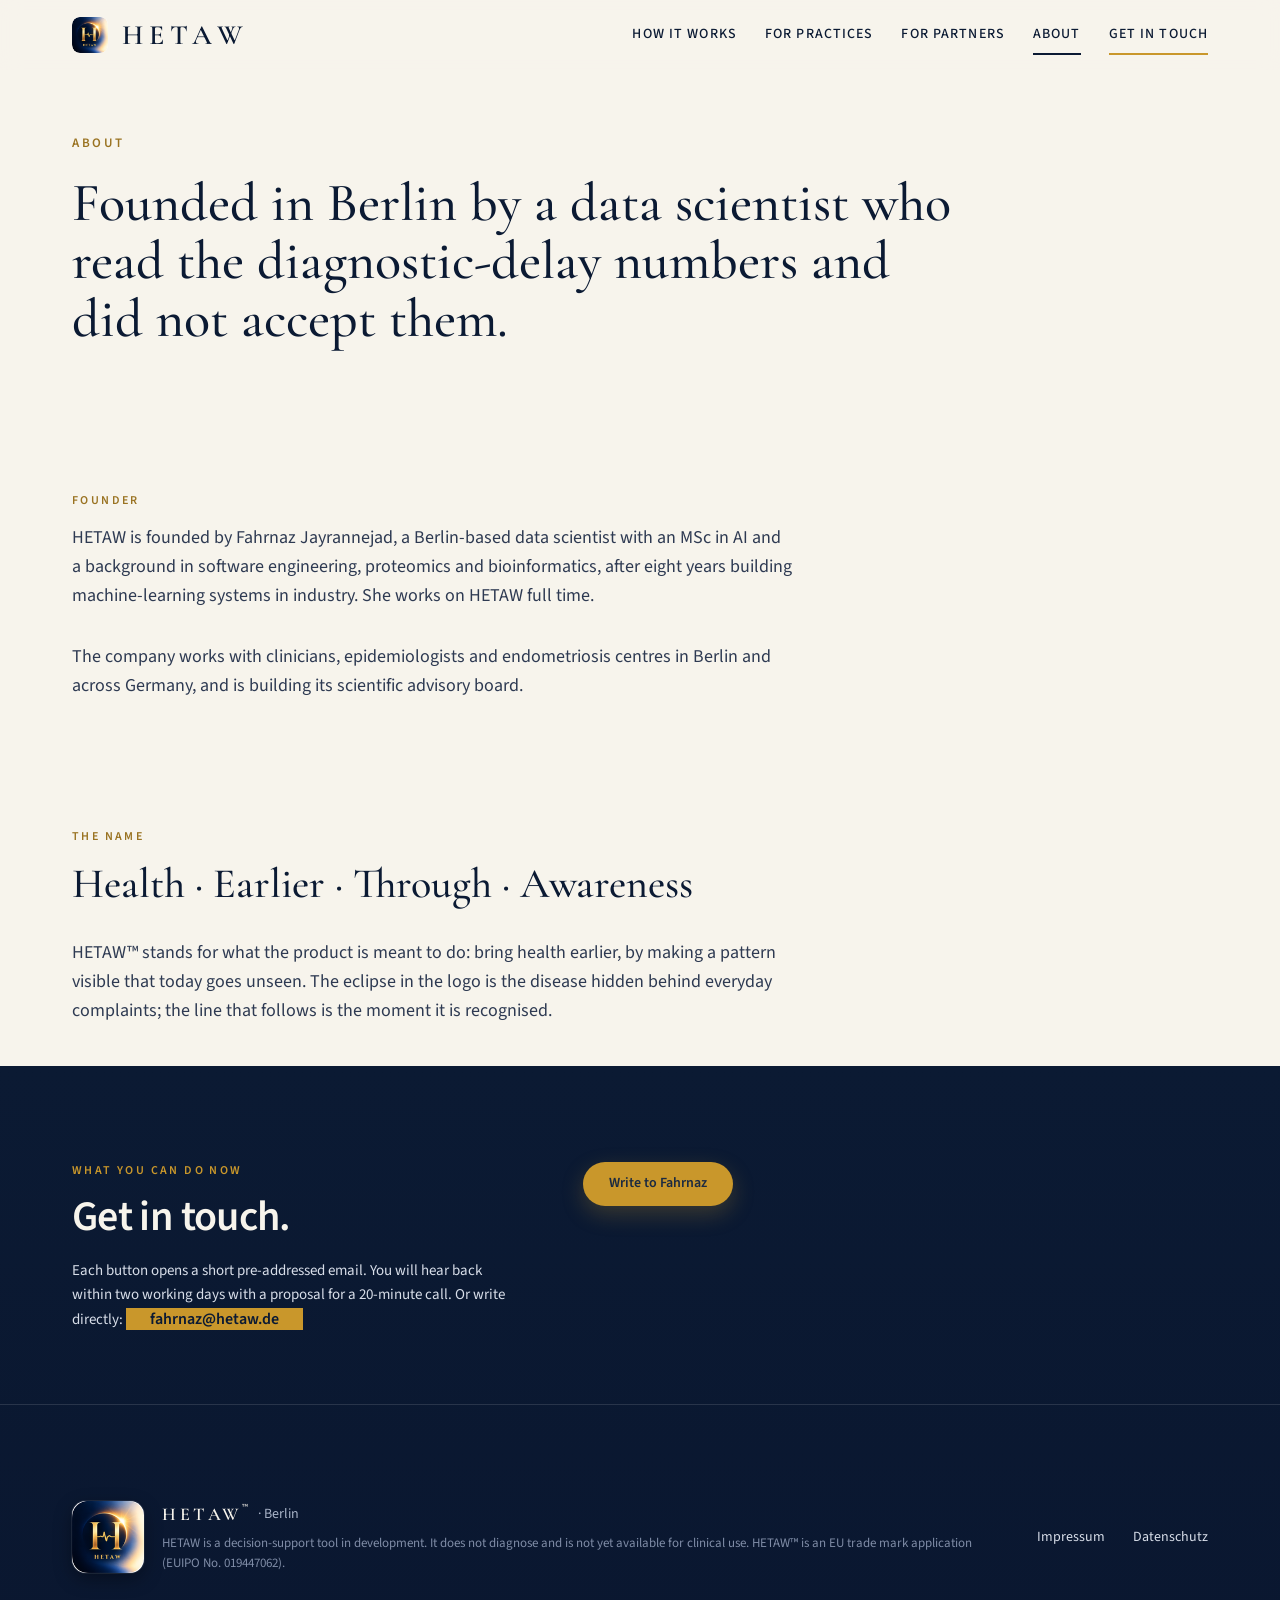
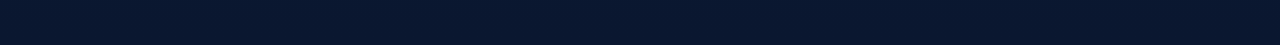
==== commit 7035dfb0: "Explicit calls to action: audience-specific buttons with pre-addressed emails, CTA band, rebuilt con" ====
--- a/about.html
+++ b/about.html
@@ -13,7 +13,7 @@
 <meta name="theme-color" content="#0B1A33">
 <link rel="icon" type="image/png" href="assets/favicon.png?v=2">
 <link rel="apple-touch-icon" href="assets/apple-touch-icon.png">
-<link rel="stylesheet" href="assets/style.css?v=20261108g">
+<link rel="stylesheet" href="assets/style.css?v=20261108h">
 </head>
 <body>
 <header class="masthead">
@@ -27,7 +27,7 @@
       <a href="for-practices.html">For practices</a>
       <a href="for-partners.html">For partners</a>
       <a href="about.html" aria-current="page">About</a>
-      <a class="cta" href="#contact">Contact</a>
+      <a class="cta" href="#contact">Get in touch</a>
     </nav>
   </div>
 </header>
@@ -65,9 +65,12 @@
   <div class="wrap">
     <div class="contact-grid">
       <div>
-        <p class="overline light">Work with us</p>
+        <p class="overline light">What you can do now</p>
         <h2>Get in touch.</h2>
-        <a class="mail" href="mailto:fahrnaz@hetaw.de">fahrnaz@hetaw.de</a>
+        <p class="cta-next">Each button opens a short pre-addressed email. You will hear back within two working days with a proposal for a 20-minute call. Or write directly: <a class="mail" href="mailto:fahrnaz@hetaw.de">fahrnaz@hetaw.de</a></p>
+      </div>
+      <div class="cta-cards cta-cards-1">
+        <div class="cta-card"><a class="pill pill-gold" href="mailto:fahrnaz@hetaw.de?subject=HETAW%20%E2%80%94%20enquiry&body=Hello%20Fahrnaz%2C%0A%0A">Write to Fahrnaz</a></div>
       </div>
     </div>
   </div>
@@ -86,6 +89,6 @@
 </section>
 
 </main>
-<script src="assets/motion.js?v=20261108g" defer></script>
+<script src="assets/motion.js?v=20261108h" defer></script>
 </body>
 </html>
--- a/assets/style.css
+++ b/assets/style.css
@@ -498,3 +498,25 @@
 .today-row li+li::after{content:"";position:absolute;left:-8px;top:50%;width:6px;height:6px;border-top:1.5px dashed #AEB5C3;border-right:1.5px dashed #AEB5C3;transform:translateY(-50%) rotate(45deg)}
 .today-loop{margin:14px 0 0;font-size:13px;color:var(--muted);font-style:italic}
 @media (max-width:960px){.today-row{grid-template-columns:1fr;gap:14px}.today-row li+li::before,.today-row li+li::after{display:none}.today-badge{margin-left:0}}
+
+/* calls to action (8 Nov) */
+.pill small{display:block;font-size:11px;font-weight:500;letter-spacing:.04em;opacity:.75;margin-top:1px;line-height:1.1}
+.lp-actions .pill{flex-direction:column;align-items:flex-start;padding:10px 24px;min-height:56px;text-align:left}
+.lp-textlink{margin:14px 0 0;font-size:15px}
+.lp-textlink a{color:var(--ink);border-bottom:1px solid var(--gold)}
+.pill-gold{background:var(--gold);color:#1B2A41;box-shadow:0 8px 22px rgba(201,151,43,.25)}
+.pill-gold:hover{background:#D9AC3C;color:#1B2A41;transform:translateY(-1px)}
+.cta-band{background:linear-gradient(135deg,#FBF3E1,#F7F4EC);border-top:1px solid rgba(11,31,59,.06);border-bottom:1px solid rgba(11,31,59,.06)}
+.cta-band-grid{display:flex;align-items:center;justify-content:space-between;gap:32px;padding-top:56px;padding-bottom:56px}
+.cta-band h2{font-family:var(--serif);font-weight:500;font-size:clamp(26px,3vw,36px);line-height:1.15;margin:4px 0 8px}
+.cta-band p{color:var(--muted);max-width:60ch}
+.cta-cards{display:grid;grid-template-columns:1fr;gap:16px}
+.cta-card{background:rgba(255,255,255,.05);border:1px solid rgba(255,255,255,.12);border-radius:16px;padding:22px 24px;display:flex;flex-direction:column;gap:8px}
+.cta-card .cta-who{font-size:12px;letter-spacing:.16em;text-transform:uppercase;color:var(--gold);font-weight:700;margin:0}
+.cta-card h3{font-size:20px;font-weight:600;margin:0;color:var(--on-dark)}
+.cta-card p{font-size:15px;line-height:1.6;color:var(--on-dark-muted);margin:0 0 6px}
+.cta-card .pill{align-self:flex-start;min-height:44px;font-size:14px}
+.cta-cards-1 .cta-card{background:none;border:0;padding:0}
+.cta-next{font-size:15px;line-height:1.6;color:var(--on-dark-2);margin-top:18px}
+.flow-contact .mail{margin-top:0;display:inline}
+@media (max-width:760px){.cta-band-grid{flex-direction:column;align-items:flex-start}.lp-actions .pill{width:100%}}
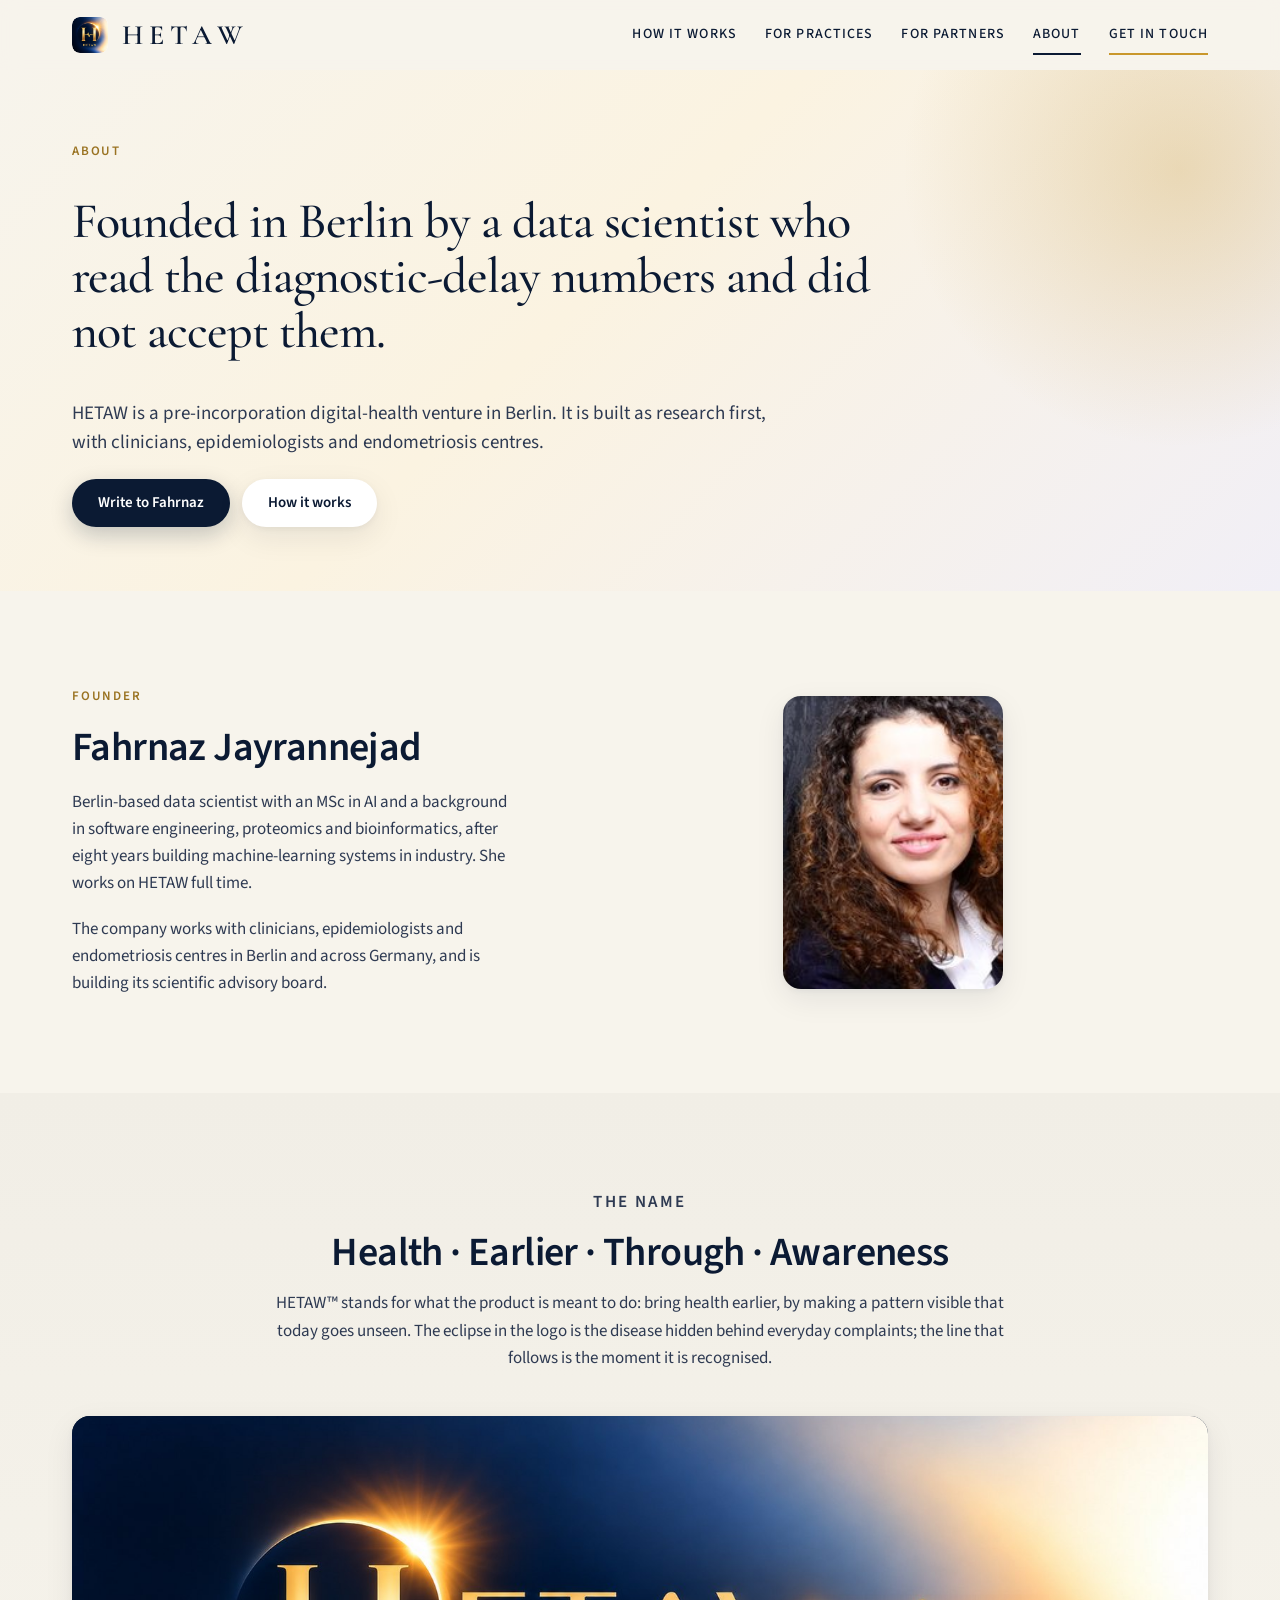
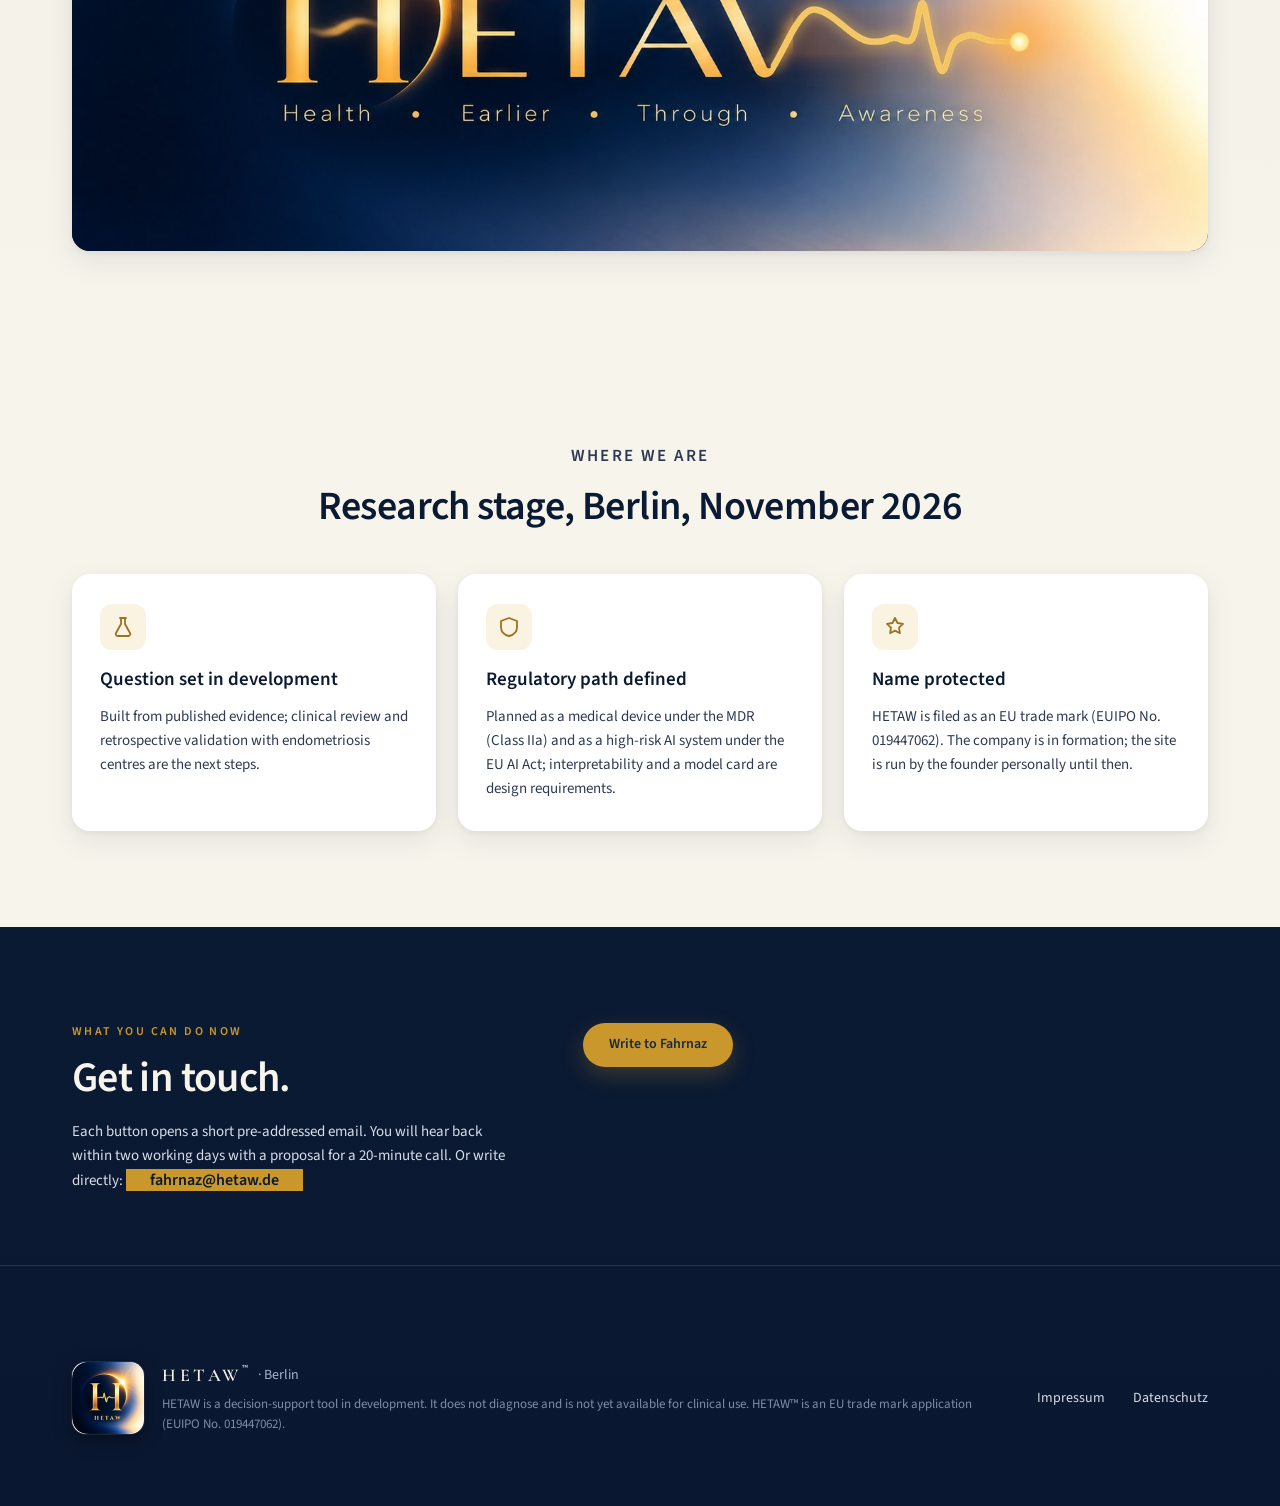
==== commit 1ac73f05: "Restyle subpages in the landing idiom: sub-heroes with CTAs, cards, timelines, founder photo, wordma" ====
--- a/about.html
+++ b/about.html
@@ -13,7 +13,7 @@
 <meta name="theme-color" content="#0B1A33">
 <link rel="icon" type="image/png" href="assets/favicon.png?v=2">
 <link rel="apple-touch-icon" href="assets/apple-touch-icon.png">
-<link rel="stylesheet" href="assets/style.css?v=20261108h">
+<link rel="stylesheet" href="assets/style.css?v=20261108j">
 </head>
 <body>
 <header class="masthead">
@@ -34,29 +34,51 @@
 
 <main id="top">
 
-<section class="page-hero">
+<section class="lp-hero sub-hero">
   <div class="wrap">
-    <p class="kicker">About</p>
-    <h1>Founded in Berlin by a data scientist who read the diagnostic-delay numbers and did not accept them.</h1>
-  </div>
-</section>
-
-<section class="chapter" id="founder">
-  <div class="wrap">
-    <p class="chapter-label">Founder</p>
-    <div class="chapter-body">
-      <p class="text">HETAW is founded by Fahrnaz Jayrannejad, a Berlin-based data scientist with an MSc in AI and a background in software engineering, proteomics and bioinformatics, after eight years building machine-learning systems in industry. She works on HETAW full time.</p>
-      <p class="text">The company works with clinicians, epidemiologists and endometriosis centres in Berlin and across Germany, and is building its scientific advisory board.</p>
+    <div class="lp-hero-copy reveal">
+      <p class="lp-kicker">About</p>
+      <h1>Founded in Berlin by a data scientist who read the diagnostic-delay numbers and did not accept them.</h1>
+      <p class="lp-lede">HETAW is a pre-incorporation digital-health venture in Berlin. It is built as research first, with clinicians, epidemiologists and endometriosis centres.</p>
+      <div class="lp-actions"><a class="pill pill-solid" href="mailto:fahrnaz@hetaw.de?subject=HETAW%20%E2%80%94%20enquiry&body=Hello%20Fahrnaz%2C%0A%0A">Write to Fahrnaz</a><a class="pill pill-ghost" href="how-it-works.html">How it works</a></div>
+      
     </div>
   </div>
 </section>
 
-<section class="chapter" id="name">
+<section class="lp-section" id="founder">
+  <div class="wrap lp-split">
+    <div class="reveal">
+      <p class="lp-kicker">Founder</p>
+      <h2>Fahrnaz Jayrannejad</h2>
+      <p class="lp-p">Berlin-based data scientist with an MSc in AI and a background in software engineering, proteomics and bioinformatics, after eight years building machine-learning systems in industry. She works on HETAW full time.</p>
+      <p class="lp-p">The company works with clinicians, epidemiologists and endometriosis centres in Berlin and across Germany, and is building its scientific advisory board.</p>
+    </div>
+    <figure class="founder-photo reveal delay-1"><img src="assets/fahrnaz-portrait.jpg" alt="Fahrnaz Jayrannejad" width="180" height="240"></figure>
+  </div>
+</section>
+
+<section class="lp-section lp-tint" id="name">
   <div class="wrap">
-    <p class="chapter-label">The name</p>
-    <div class="chapter-body">
+    <div class="lp-head reveal">
+      <p class="lp-kicker">The name</p>
       <h2>Health · Earlier · Through · Awareness</h2>
-      <p class="text">HETAW™ stands for what the product is meant to do: bring health earlier, by making a pattern visible that today goes unseen. The eclipse in the logo is the disease hidden behind everyday complaints; the line that follows is the moment it is recognised.</p>
+      <p>HETAW™ stands for what the product is meant to do: bring health earlier, by making a pattern visible that today goes unseen. The eclipse in the logo is the disease hidden behind everyday complaints; the line that follows is the moment it is recognised.</p>
+    </div>
+    <div class="lp-brandband reveal" aria-label="HETAW — Health · Earlier · Through · Awareness"><img src="assets/hetaw-wordmark.jpg?v=2" alt="HETAW — Health · Earlier · Through · Awareness" width="1600" height="800"></div>
+  </div>
+</section>
+
+<section class="lp-section" id="status">
+  <div class="wrap">
+    <div class="lp-head reveal">
+      <p class="lp-kicker">Where we are</p>
+      <h2>Research stage, Berlin, November 2026</h2>
+    </div>
+    <div class="cards cards-3">
+      <article class="card reveal"><span class="icon" aria-hidden="true"><svg viewBox="0 0 24 24"><path d="M9 3h6M10 3v6l-5 9a2 2 0 0 0 1.8 3h10.4a2 2 0 0 0 1.8-3l-5-9V3"/></svg></span><h3>Question set in development</h3><p>Built from published evidence; clinical review and retrospective validation with endometriosis centres are the next steps.</p></article>
+      <article class="card reveal delay-1"><span class="icon" aria-hidden="true"><svg viewBox="0 0 24 24"><path d="M12 3l8 3v6c0 5-3.5 8-8 9-4.5-1-8-4-8-9V6z"/></svg></span><h3>Regulatory path defined</h3><p>Planned as a medical device under the MDR (Class IIa) and as a high-risk AI system under the EU AI Act; interpretability and a model card are design requirements.</p></article>
+      <article class="card reveal delay-2"><span class="icon" aria-hidden="true"><svg viewBox="0 0 24 24"><path d="M12 3l2.5 5 5.5.8-4 3.9.9 5.5-4.9-2.6-4.9 2.6.9-5.5-4-3.9L9.5 8z"/></svg></span><h3>Name protected</h3><p>HETAW is filed as an EU trade mark (EUIPO No. 019447062). The company is in formation; the site is run by the founder personally until then.</p></article>
     </div>
   </div>
 </section>
@@ -89,6 +111,6 @@
 </section>
 
 </main>
-<script src="assets/motion.js?v=20261108h" defer></script>
+<script src="assets/motion.js?v=20261108j" defer></script>
 </body>
 </html>
--- a/assets/style.css
+++ b/assets/style.css
@@ -501,7 +501,7 @@
 
 /* calls to action (8 Nov) */
 .pill small{display:block;font-size:11px;font-weight:500;letter-spacing:.04em;opacity:.75;margin-top:1px;line-height:1.1}
-.lp-actions .pill{flex-direction:column;align-items:flex-start;padding:10px 24px;min-height:56px;text-align:left}
+
 .lp-textlink{margin:14px 0 0;font-size:15px}
 .lp-textlink a{color:var(--ink);border-bottom:1px solid var(--gold)}
 .pill-gold{background:var(--gold);color:#1B2A41;box-shadow:0 8px 22px rgba(201,151,43,.25)}
@@ -520,3 +520,21 @@
 .cta-next{font-size:15px;line-height:1.6;color:var(--on-dark-2);margin-top:18px}
 .flow-contact .mail{margin-top:0;display:inline}
 @media (max-width:760px){.cta-band-grid{flex-direction:column;align-items:flex-start}.lp-actions .pill{width:100%}}
+
+/* simplified home (8 Nov evening) */
+.pz-wrap-home{margin-top:56px}
+.pz-h3{font-family:var(--serif);font-weight:500;font-size:clamp(24px,2.6vw,32px);line-height:1.15;margin:0 0 12px}
+.h2-small{font-size:clamp(26px,3vw,34px)!important}
+.lp-textlink{margin:16px 0 0;font-size:15px;color:var(--muted)}
+
+/* subpages in the landing idiom (8 Nov) */
+.sub-hero .wrap{padding-top:72px;padding-bottom:64px;max-width:1200px}
+.sub-hero h1{font-family:var(--serif);font-weight:500;font-size:clamp(32px,4vw,50px);line-height:1.1;max-width:860px;margin:10px 0 18px}
+.sub-hero .lp-lede{max-width:720px}
+.cards-2{grid-template-columns:repeat(2,minmax(0,1fr))}
+.lp-chips{display:flex;flex-wrap:wrap;gap:10px;margin-top:28px;justify-content:center}
+.lp-chips span{font-size:13px;font-weight:600;letter-spacing:.02em;color:var(--ink);background:#FFFFFF;border:1px solid rgba(11,31,59,.1);border-radius:999px;padding:8px 14px}
+.founder-photo{margin:0;justify-self:center}
+.founder-photo img{width:220px;height:auto;border-radius:18px;box-shadow:var(--shadow)}
+#name .lp-brandband{margin-top:40px;border-radius:18px;overflow:hidden;box-shadow:var(--shadow)}
+@media (max-width:760px){.cards-2{grid-template-columns:1fr}}
